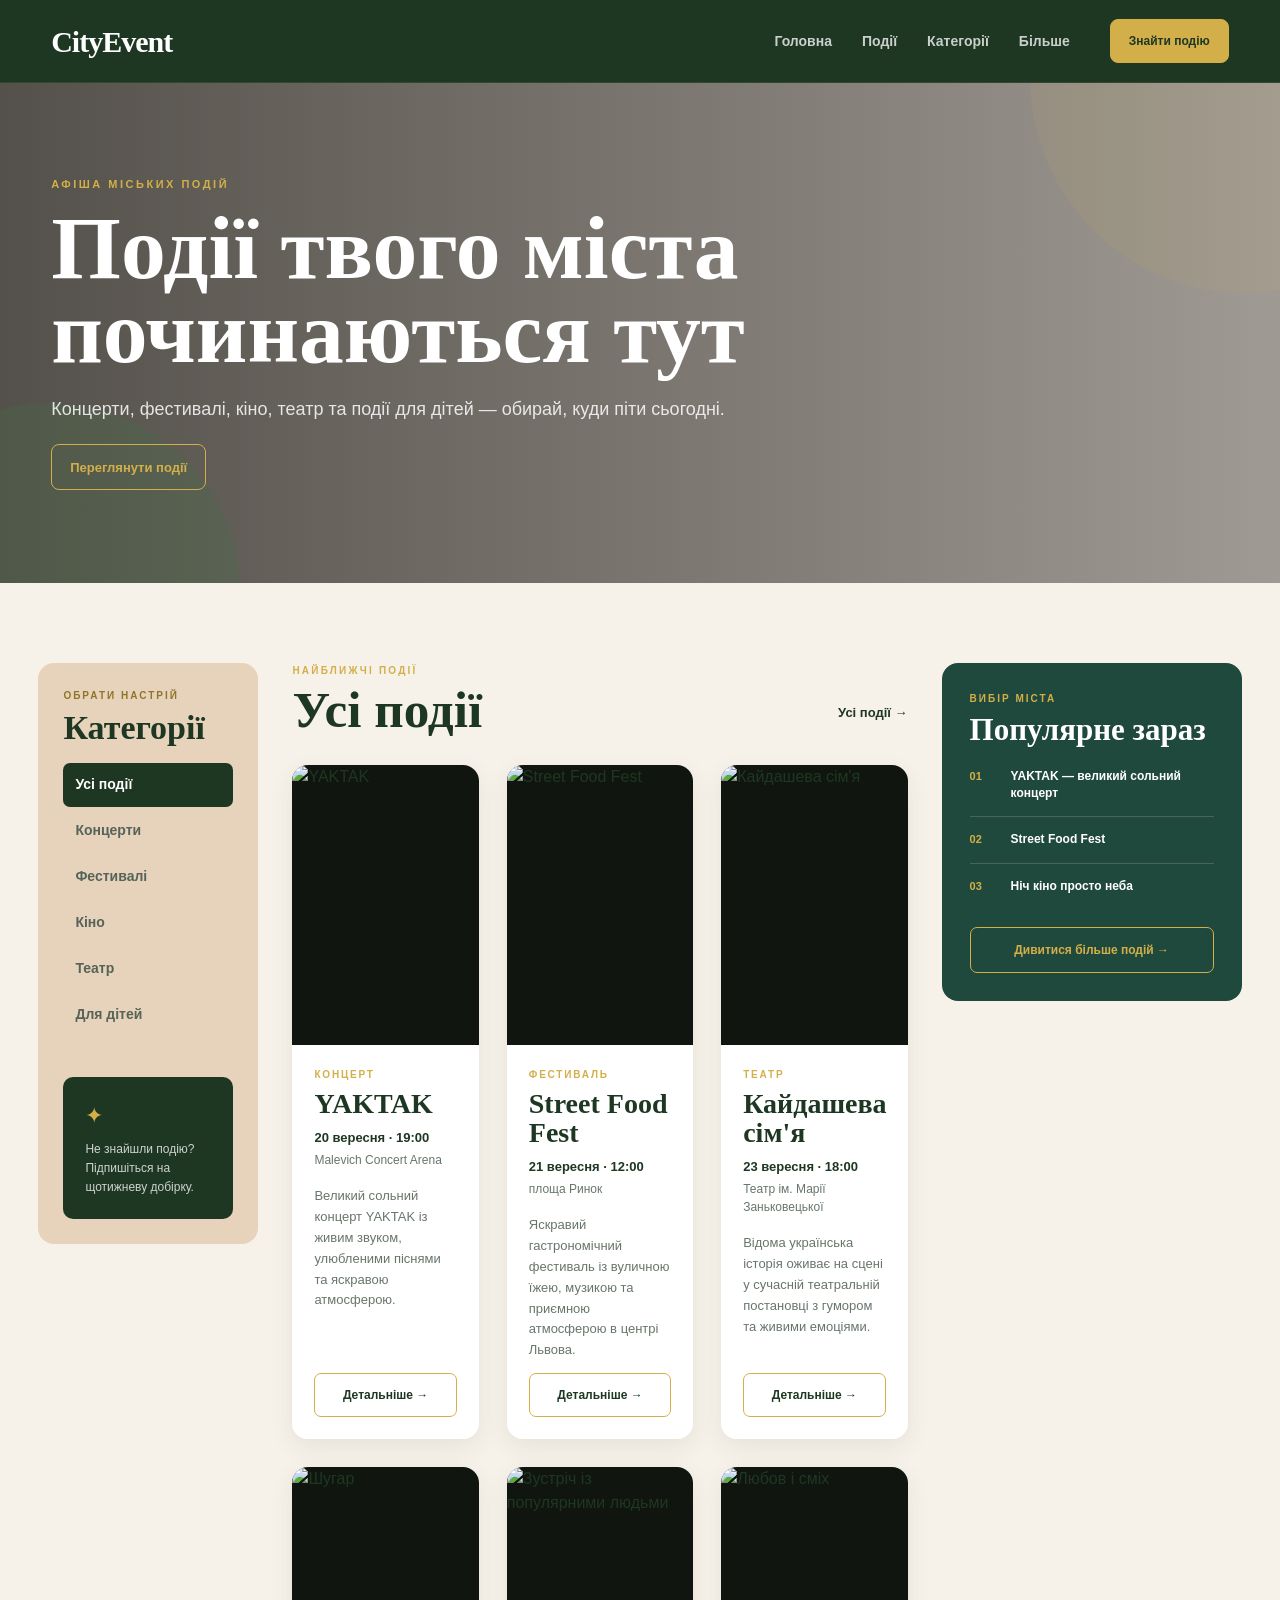
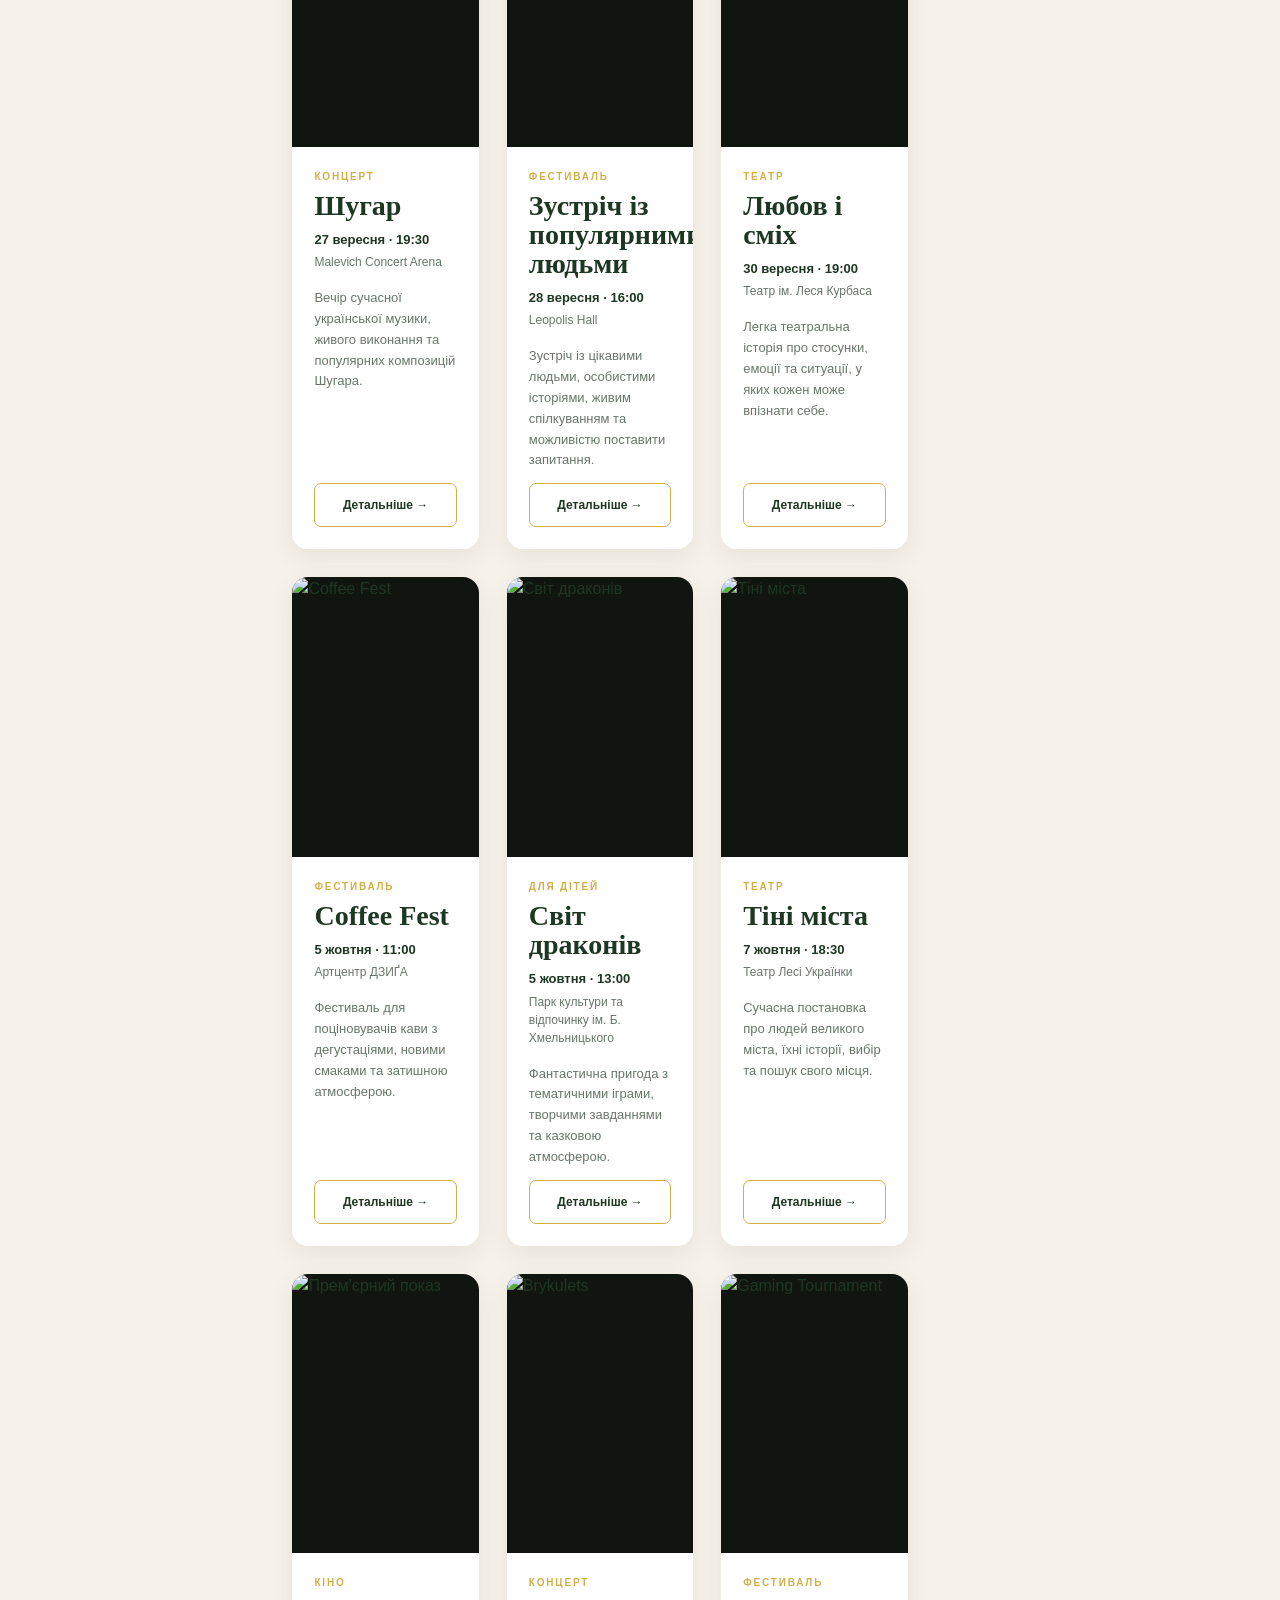
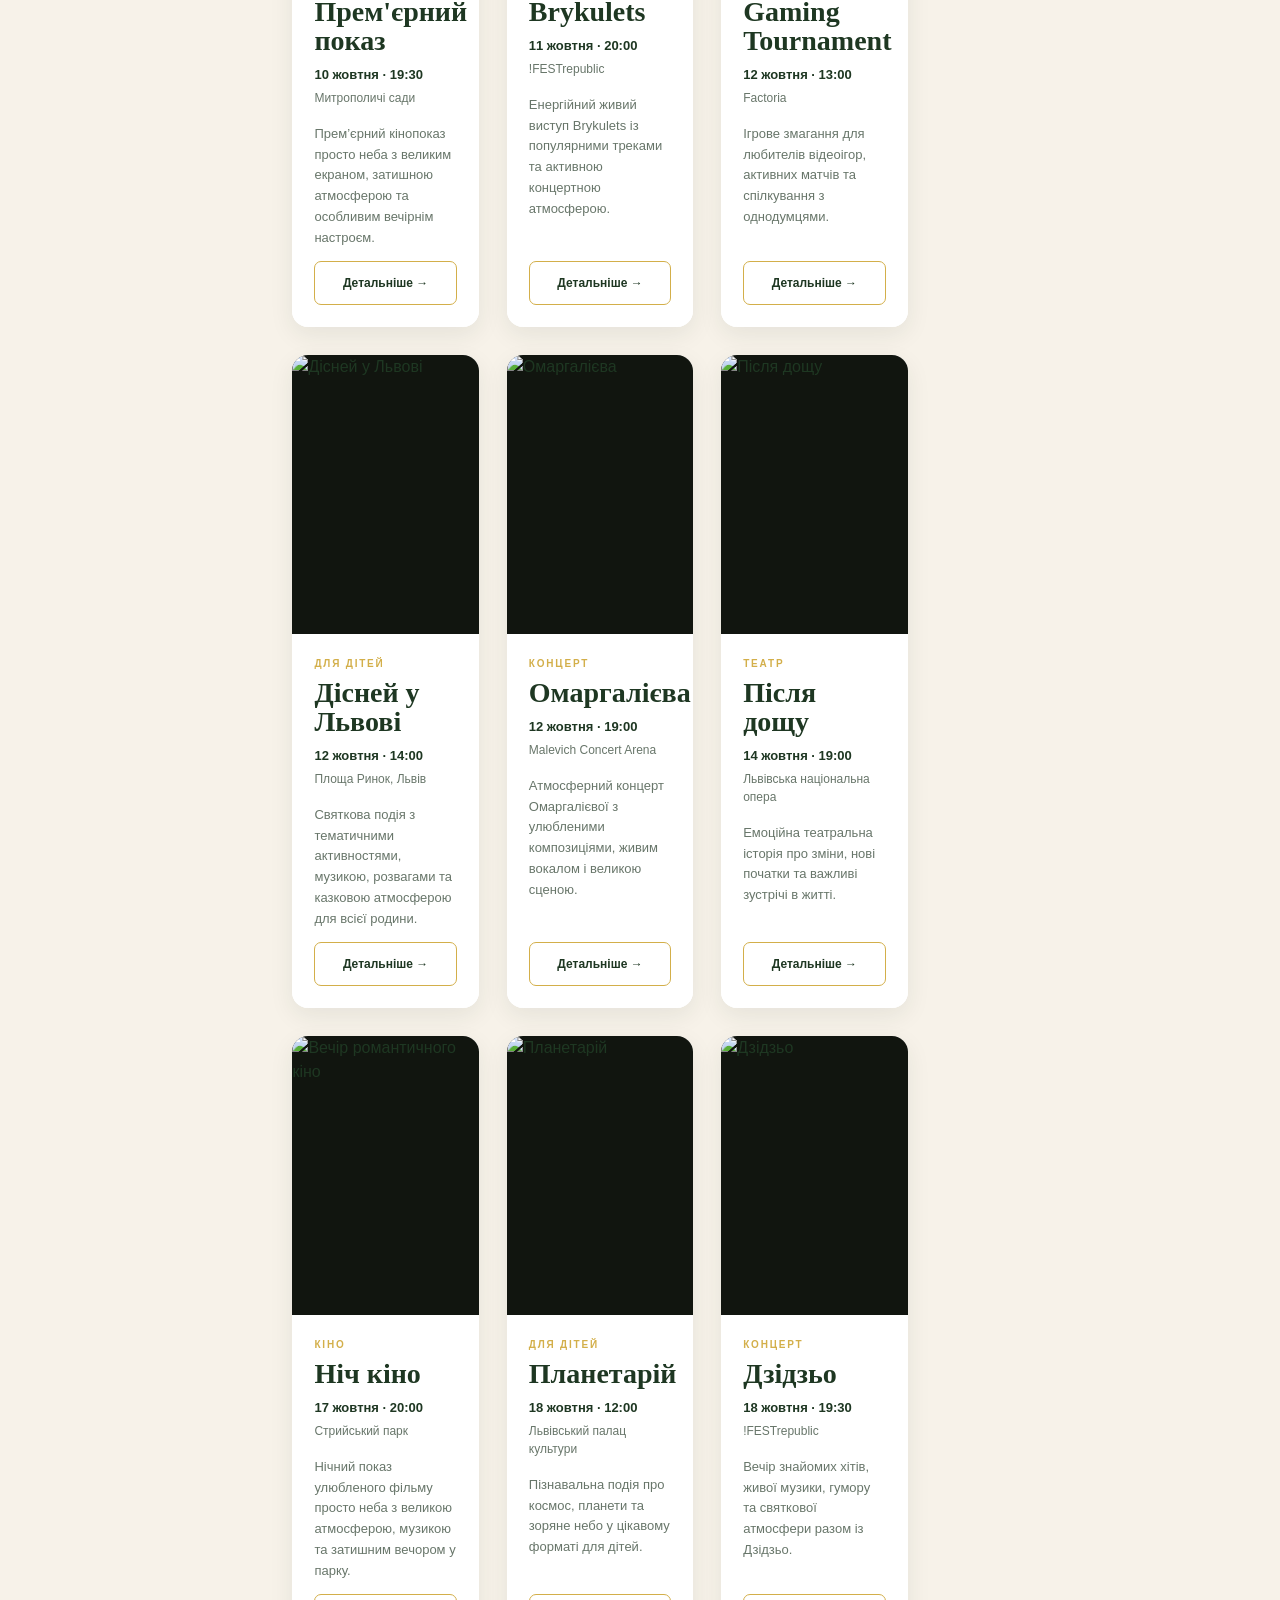
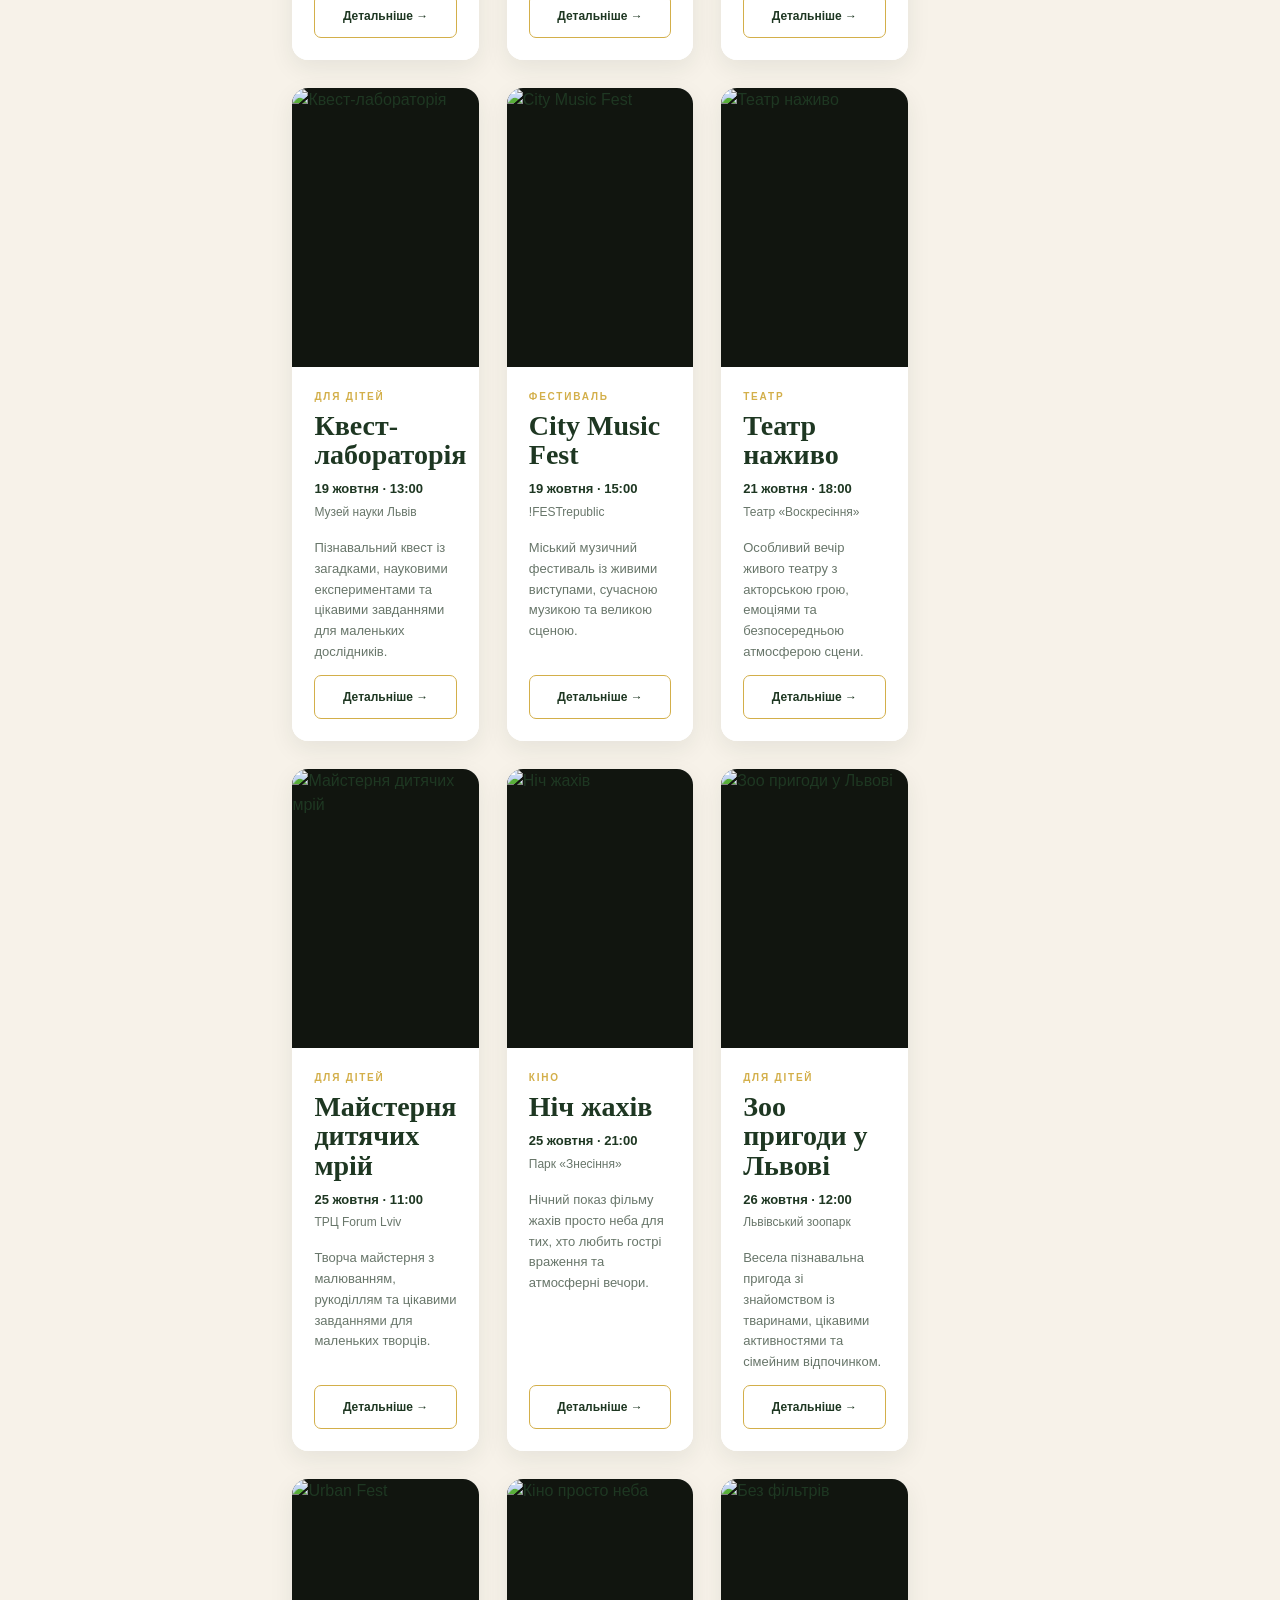
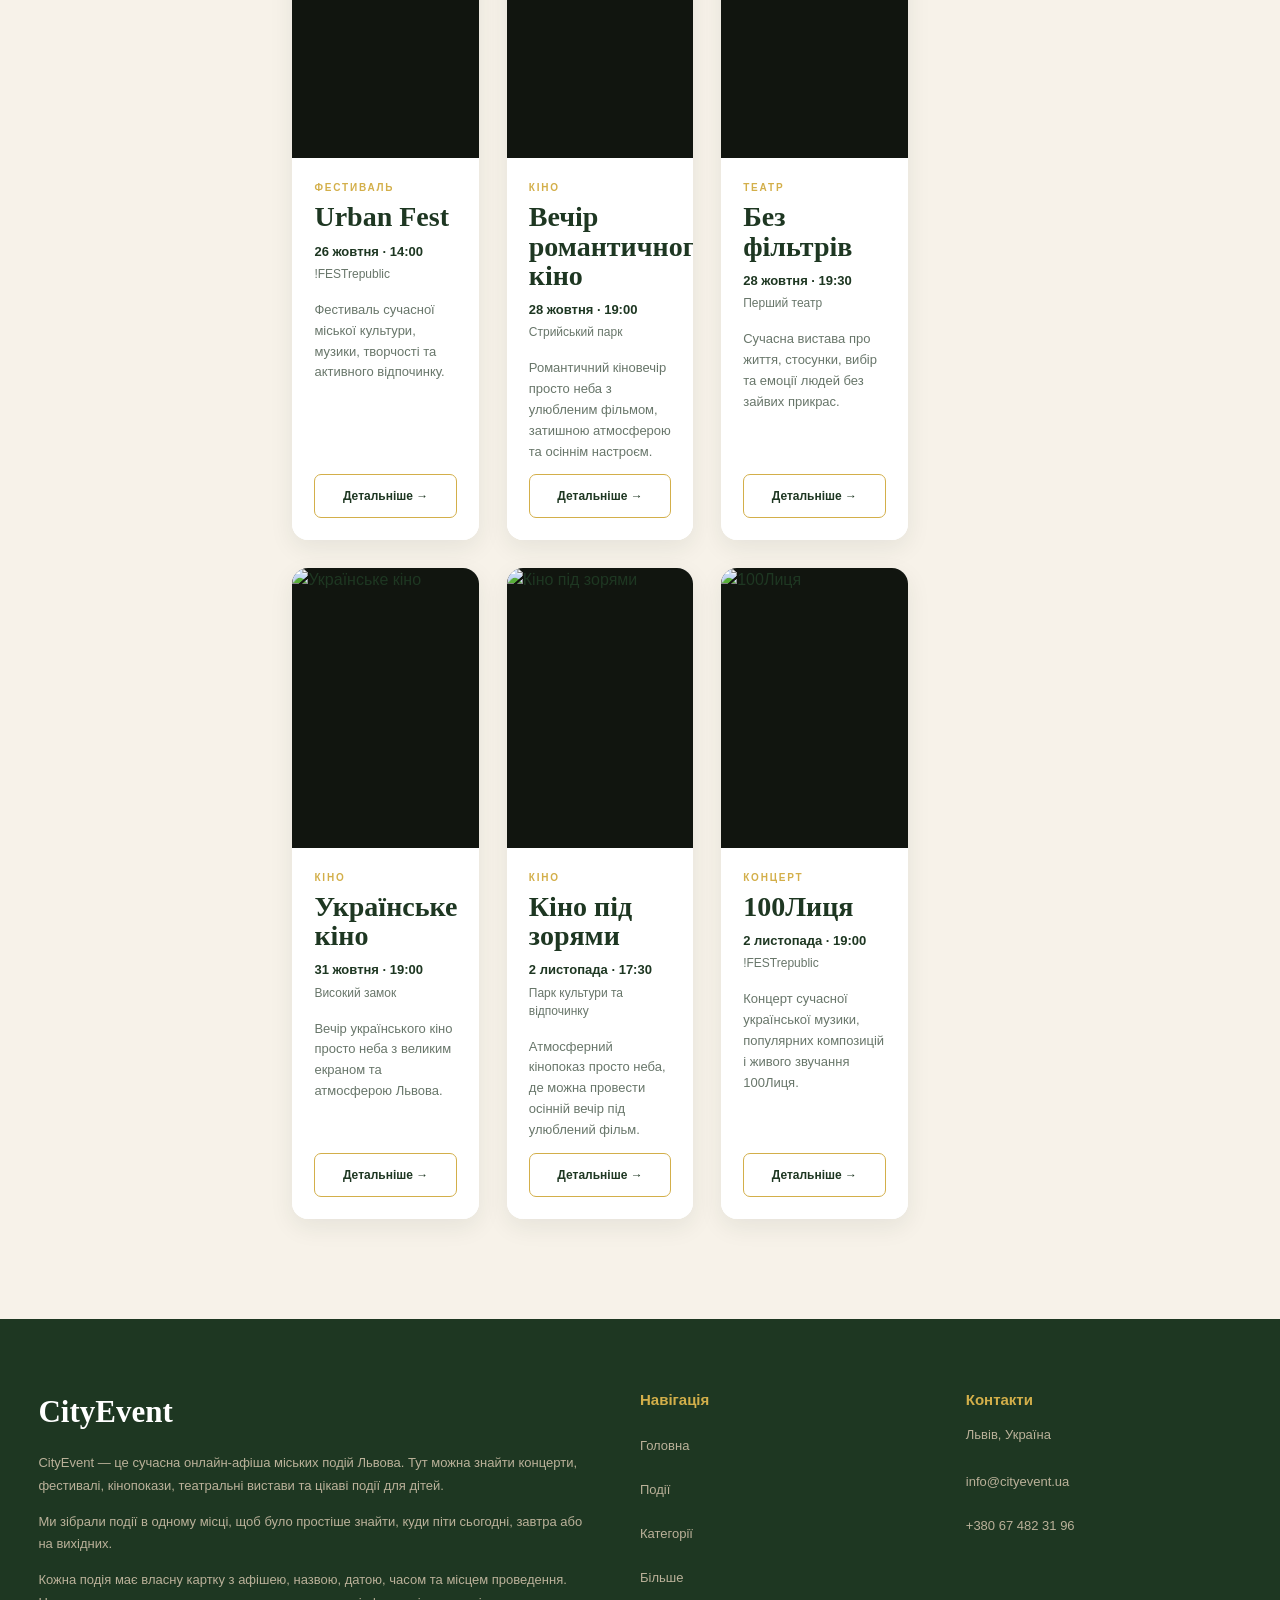
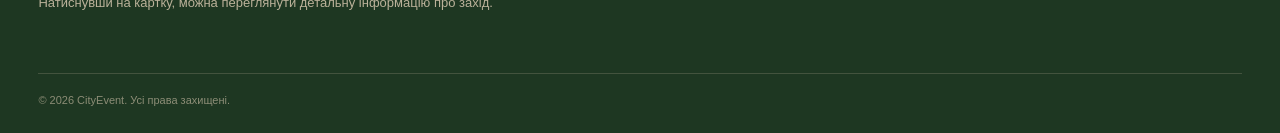
==== index.html @ 5c3fc894 "Add files via upload" ====
<!DOCTYPE html>
<html lang="uk">

<head>
    <meta charset="UTF-8">
    <meta name="viewport" content="width=device-width, initial-scale=1.0">

    <title>CityEvent — Афіша міських подій</title>

    <link rel="stylesheet" href="style.css">
</head>


<body>

    <header class="header">

        <div class="header__container">

            <a href="index.html" class="logo">
                CityEvent
            </a>


            <nav class="navigation">

                <a href="index.html">
                    Головна
                </a>

                <a href="#events">
                    Події
                </a>

                <a href="#categories">
                    Категорії
                </a>

                <a href="#more">
                    Більше
                </a>

            </nav>


            <a href="#events" class="header__button">
                Знайти подію
            </a>

        </div>

    </header>

    <section class="page-hero">
    <div class="page-hero__container">

        <p class="page-hero__subtitle">
            АФІША МІСЬКИХ ПОДІЙ
        </p>

        <h1>
            Події твого міста
            <br>
            починаються тут
        </h1>

        <p class="page-hero__text">
            Концерти, фестивалі, кіно, театр та події для дітей —
            обирай, куди піти сьогодні.
        </p>

        <a href="#events" class="hero__button">
            Переглянути події
        </a>

    </div>
</section>

    <main class="events" id="events">

        <div class="events__container">

            <aside class="sidebar" id="categories">


                <p class="sidebar__subtitle">
                    ОБРАТИ НАСТРІЙ
                </p>


                <h2>
                    Категорії
                </h2>


                <ul class="sidebar__list">


                    <li>
                        <a href="index.html" class="active">
                            Усі події
                        </a>
                    </li>


                    <li>
                        <a href="concerts.html">
                            Концерти
                        </a>
                    </li>


                    <li>
                        <a href="festivals.html">
                            Фестивалі
                        </a>
                    </li>


                    <li>
                        <a href="cinema.html">
                            Кіно
                        </a>
                    </li>


                    <li>
                        <a href="theater.html">
                            Театр
                        </a>
                    </li>


                    <li>
                        <a href="children.html">
                            Для дітей
                        </a>
                    </li>


                </ul>

                <div class="sidebar__subscribe">

                    <span class="sidebar__star">
                        ✦
                    </span>


                    <p>
                        Не знайшли подію?
                        <br>
                        Підпишіться на щотижневу добірку.
                    </p>

                </div>


            </aside>

            <section class="events__main">

                <div class="events__header">


                    <div>

                        <p class="section__subtitle">
                            НАЙБЛИЖЧІ ПОДІЇ
                        </p>


                        <h2>
                            Усі події
                        </h2>

                    </div>


                    <a href="index.html" class="events__all">
                        Усі події →
                    </a>


                </div>

                <div class="events__grid">


                    <article class="event-card" data-event="yaktak">
    <img src="images/yaktak.png" alt="YAKTAK">

    <div class="event-card__content">
        <span class="event-card__category">КОНЦЕРТ</span>

        <h3>YAKTAK</h3>

        <p class="event-card__date">
            20 вересня · 19:00
        </p>

        <p class="event-card__place">
            Malevich Concert Arena
        </p>

        <p class="event-card__description">
            Великий сольний концерт YAKTAK із живим звуком, улюбленими піснями та яскравою атмосферою.
        </p>

        <a href="#eventModal" class="event-card__button">
            Детальніше →
        </a>
    </div>
</article>

<article class="event-card" data-event="shugar">
    <img src="images/Shugar.png" alt="Шугар">

    <div class="event-card__content">
        <span class="event-card__category">КОНЦЕРТ</span>

        <h3>Шугар</h3>

        <p class="event-card__date">
            27 вересня · 19:30
        </p>

        <p class="event-card__place">
            Malevich Concert Arena
        </p>

        <p class="event-card__description">
            Вечір сучасної української музики, живого виконання та популярних композицій Шугара.
        </p>

        <a href="#eventModal" class="event-card__button">
            Детальніше →
        </a>
    </div>
</article>

<article class="event-card" data-event="omargalieva">
    <img src="images/omargalieva.png" alt="Омаргалієва">

    <div class="event-card__content">
        <span class="event-card__category">КОНЦЕРТ</span>

        <h3>Омаргалієва</h3>

        <p class="event-card__date">
            12 жовтня · 19:00
        </p>

        <p class="event-card__place">
            Malevich Concert Arena
        </p>

        <p class="event-card__description">
            Атмосферний концерт Омаргалієвої з улюбленими композиціями, живим вокалом і великою сценою.
        </p>

        <a href="#eventModal" class="event-card__button">
            Детальніше →
        </a>
    </div>
</article>

<article class="event-card" data-event="brykulets">
    <img src="images/brykulets.png" alt="Brykulets">

    <div class="event-card__content">
        <span class="event-card__category">КОНЦЕРТ</span>

        <h3>Brykulets</h3>

        <p class="event-card__date">
            11 жовтня · 20:00
        </p>

        <p class="event-card__place">
            !FESTrepublic
        </p>

        <p class="event-card__description">
            Енергійний живий виступ Brykulets із популярними треками та активною концертною атмосферою.
        </p>

        <a href="#eventModal" class="event-card__button">
            Детальніше →
        </a>
    </div>
</article>

<article class="event-card" data-event="dzidzio">
    <img src="images/dzidzio.png" alt="Дзідзьо">

    <div class="event-card__content">
        <span class="event-card__category">КОНЦЕРТ</span>

        <h3>Дзідзьо</h3>

        <p class="event-card__date">
            18 жовтня · 19:30
        </p>

        <p class="event-card__place">
            !FESTrepublic
        </p>

        <p class="event-card__description">
            Вечір знайомих хітів, живої музики, гумору та святкової атмосфери разом із Дзідзьо.
        </p>

        <a href="#eventModal" class="event-card__button">
            Детальніше →
        </a>
    </div>
</article>

<article class="event-card" data-event="100licya">
    <img src="images/100licya.png" alt="100Лиця">

    <div class="event-card__content">
        <span class="event-card__category">КОНЦЕРТ</span>

        <h3>100Лиця</h3>

        <p class="event-card__date">
            2 листопада · 19:00
        </p>

        <p class="event-card__place">
            !FESTrepublic
        </p>

        <p class="event-card__description">
            Концерт сучасної української музики, популярних композицій і живого звучання 100Лиця.
        </p>

        <a href="#eventModal" class="event-card__button">
            Детальніше →
        </a>
    </div>
</article>

                    <article class="event-card" data-event="street-food-fest">
    <img src="images/street-food-fest.png" alt="Street Food Fest">

    <div class="event-card__content">
        <span class="event-card__category">ФЕСТИВАЛЬ</span>

        <h3>Street Food Fest</h3>

        <p class="event-card__date">
            21 вересня · 12:00
        </p>

        <p class="event-card__place">
            площа Ринок
        </p>

        <p class="event-card__description">
            Яскравий гастрономічний фестиваль із вуличною їжею, музикою та приємною атмосферою в центрі Львова.
        </p>

        <a href="#eventModal" class="event-card__button">
            Детальніше →
        </a>
    </div>
</article>

<article class="event-card" data-event="popular-people">
    <img src="images/popular-people.png" alt="Зустріч із популярними людьми">

    <div class="event-card__content">
        <span class="event-card__category">ФЕСТИВАЛЬ</span>

        <h3>Зустріч із популярними людьми</h3>

        <p class="event-card__date">
            28 вересня · 16:00
        </p>

        <p class="event-card__place">
            Leopolis Hall
        </p>

        <p class="event-card__description">
            Зустріч із цікавими людьми, особистими історіями, живим спілкуванням та можливістю поставити запитання.
        </p>

        <a href="#eventModal" class="event-card__button">
            Детальніше →
        </a>
    </div>
</article>

<article class="event-card" data-event="coffee-fest">
    <img src="images/coffee-fest.png" alt="Coffee Fest">

    <div class="event-card__content">
        <span class="event-card__category">ФЕСТИВАЛЬ</span>

        <h3>Coffee Fest</h3>

        <p class="event-card__date">
            5 жовтня · 11:00
        </p>

        <p class="event-card__place">
            Артцентр ДЗИҐА
        </p>

        <p class="event-card__description">
            Фестиваль для поціновувачів кави з дегустаціями, новими смаками та затишною атмосферою.
        </p>

        <a href="#eventModal" class="event-card__button">
            Детальніше →
        </a>
    </div>
</article>

<article class="event-card" data-event="gaming-tournament">
    <img src="images/gaming-tournament.png" alt="Gaming Tournament">

    <div class="event-card__content">
        <span class="event-card__category">ФЕСТИВАЛЬ</span>

        <h3>Gaming Tournament</h3>

        <p class="event-card__date">
            12 жовтня · 13:00
        </p>

        <p class="event-card__place">
            Factoria
        </p>

        <p class="event-card__description">
            Ігрове змагання для любителів відеоігор, активних матчів та спілкування з однодумцями.
        </p>

        <a href="#eventModal" class="event-card__button">
            Детальніше →
        </a>
    </div>
</article>

<article class="event-card" data-event="city-music-fest">
    <img src="images/city-music-fest.png" alt="City Music Fest">

    <div class="event-card__content">
        <span class="event-card__category">ФЕСТИВАЛЬ</span>

        <h3>City Music Fest</h3>

        <p class="event-card__date">
            19 жовтня · 15:00
        </p>

        <p class="event-card__place">
            !FESTrepublic
        </p>

        <p class="event-card__description">
            Міський музичний фестиваль із живими виступами, сучасною музикою та великою сценою.
        </p>

        <a href="#eventModal" class="event-card__button">
            Детальніше →
        </a>
    </div>
</article>

<article class="event-card" data-event="urban-fest">
    <img src="images/urban-fest.png" alt="Urban Fest">

    <div class="event-card__content">
        <span class="event-card__category">ФЕСТИВАЛЬ</span>

        <h3>Urban Fest</h3>

        <p class="event-card__date">
            26 жовтня · 14:00
        </p>

        <p class="event-card__place">
            !FESTrepublic
        </p>

        <p class="event-card__description">
            Фестиваль сучасної міської культури, музики, творчості та активного відпочинку.
        </p>

        <a href="#eventModal" class="event-card__button">
            Детальніше →
        </a>
    </div>
</article>

        <article class="event-card" data-event="dune-premiere">
    <img src="images/dune-premiere.png" alt="Прем'єрний показ">

    <div class="event-card__content">
        <span class="event-card__category">КІНО</span>

        <h3>Прем'єрний показ</h3>

        <p class="event-card__date">
            10 жовтня · 19:30
        </p>

        <p class="event-card__place">
            Митрополичі сади
        </p>

        <p class="event-card__description">
            Прем’єрний кінопоказ просто неба з великим екраном, затишною атмосферою та особливим вечірнім настроєм.
        </p>

        <a href="#eventModal" class="event-card__button">
            Детальніше →
        </a>
    </div>
</article>

<article class="event-card" data-event="la-la-land">
    <img src="images/la-la-land.png" alt="Вечір романтичного кіно">

    <div class="event-card__content">
        <span class="event-card__category">КІНО</span>

        <h3>Ніч кіно</h3>

        <p class="event-card__date">
            17 жовтня · 20:00
        </p>

        <p class="event-card__place">
            Стрийський парк
        </p>

        <p class="event-card__description">
            Нічний показ улюбленого фільму просто неба з великою атмосферою, музикою та затишним вечором у парку.
        </p>

        <a href="#eventModal" class="event-card__button">
            Детальніше →
        </a>
    </div>
</article>

<article class="event-card" data-event="it-horror">
    <img src="images/it-horror.png" alt="Ніч жахів">

    <div class="event-card__content">
        <span class="event-card__category">КІНО</span>

        <h3>Ніч жахів</h3>

        <p class="event-card__date">
            25 жовтня · 21:00
        </p>

        <p class="event-card__place">
            Парк «Знесіння»
        </p>

        <p class="event-card__description">
            Нічний показ фільму жахів просто неба для тих, хто любить гострі враження та атмосферні вечори.
        </p>

        <a href="#eventModal" class="event-card__button">
            Детальніше →
        </a>
    </div>
</article>

<article class="event-card" data-event="me-before-you">
    <img src="images/me-before-you.png" alt="Кіно просто неба">

    <div class="event-card__content">
        <span class="event-card__category">КІНО</span>

        <h3>Вечір романтичного кіно</h3>

        <p class="event-card__date">
            28 жовтня · 19:00
        </p>

        <p class="event-card__place">
            Стрийський парк
        </p>

        <p class="event-card__description">
            Романтичний кіновечір просто неба з улюбленим фільмом, затишною атмосферою та осіннім настроєм.
        </p>

        <a href="#eventModal" class="event-card__button">
            Детальніше →
        </a>
    </div>
</article>

<article class="event-card" data-event="dovbush">
    <img src="images/dovbush.png" alt="Українське кіно">

    <div class="event-card__content">
        <span class="event-card__category">КІНО</span>

        <h3>Українське кіно</h3>

        <p class="event-card__date">
            31 жовтня · 19:00
        </p>

        <p class="event-card__place">
            Високий замок
        </p>

        <p class="event-card__description">
            Вечір українського кіно просто неба з великим екраном та атмосферою Львова.
        </p>

        <a href="#eventModal" class="event-card__button">
            Детальніше →
        </a>
    </div>
</article>

<article class="event-card" data-event="how-to-train-the-dragon">
    <img src="images/how-to-train-your-dragon.png" alt="Кіно під зорями">

    <div class="event-card__content">
        <span class="event-card__category">КІНО</span>

        <h3>Кіно під зорями</h3>

        <p class="event-card__date">
            2 листопада · 17:30
        </p>

        <p class="event-card__place">
            Парк культури та відпочинку
        </p>

        <p class="event-card__description">
            Атмосферний кінопоказ просто неба, де можна провести осінній вечір під улюблений фільм.
        </p>

        <a href="#eventModal" class="event-card__button">
            Детальніше →
        </a>
    </div>
</article>

<article class="event-card" data-event="kaidasheva-simya">
    <img src="images/kaidasheva-simya.png" alt="Кайдашева сім'я">

    <div class="event-card__content">
        <span class="event-card__category">ТЕАТР</span>

        <h3>Кайдашева сім'я</h3>

        <p class="event-card__date">
            23 вересня · 18:00
        </p>

        <p class="event-card__place">
            Театр ім. Марії Заньковецької
        </p>

        <p class="event-card__description">
            Відома українська історія оживає на сцені у сучасній театральній постановці з гумором та живими емоціями.
        </p>

        <a href="#eventModal" class="event-card__button">
            Детальніше →
        </a>
    </div>
</article>

<article class="event-card" data-event="lyubov-i-smikh">
    <img src="images/lyubov-i-smikh.png" alt="Любов і сміх">

    <div class="event-card__content">
        <span class="event-card__category">ТЕАТР</span>

        <h3>Любов і сміх</h3>

        <p class="event-card__date">
            30 вересня · 19:00
        </p>

        <p class="event-card__place">
            Театр ім. Леся Курбаса
        </p>

        <p class="event-card__description">
            Легка театральна історія про стосунки, емоції та ситуації, у яких кожен може впізнати себе.
        </p>

        <a href="#eventModal" class="event-card__button">
            Детальніше →
        </a>
    </div>
</article>

<article class="event-card" data-event="tini-mista">
    <img src="images/tini-mista.png" alt="Тіні міста">

    <div class="event-card__content">
        <span class="event-card__category">ТЕАТР</span>

        <h3>Тіні міста</h3>

        <p class="event-card__date">
            7 жовтня · 18:30
        </p>

        <p class="event-card__place">
            Театр Лесі Українки
        </p>

        <p class="event-card__description">
            Сучасна постановка про людей великого міста, їхні історії, вибір та пошук свого місця.
        </p>

        <a href="#eventModal" class="event-card__button">
            Детальніше →
        </a>
    </div>
</article>

<article class="event-card" data-event="pislya-doshchu">
    <img src="images/pislya-doshchu.png" alt="Після дощу">

    <div class="event-card__content">
        <span class="event-card__category">ТЕАТР</span>

        <h3>Після дощу</h3>

        <p class="event-card__date">
            14 жовтня · 19:00
        </p>

        <p class="event-card__place">
            Львівська національна опера
        </p>

        <p class="event-card__description">
            Емоційна театральна історія про зміни, нові початки та важливі зустрічі в житті.
        </p>

        <a href="#eventModal" class="event-card__button">
            Детальніше →
        </a>
    </div>
</article>

<article class="event-card" data-event="teatr-nazhivo">
    <img src="images/teatr-nazhivo.png" alt="Театр наживо">

    <div class="event-card__content">
        <span class="event-card__category">ТЕАТР</span>

        <h3>Театр наживо</h3>

        <p class="event-card__date">
            21 жовтня · 18:00
        </p>

        <p class="event-card__place">
            Театр «Воскресіння»
        </p>

        <p class="event-card__description">
            Особливий вечір живого театру з акторською грою, емоціями та безпосередньою атмосферою сцени.
        </p>

        <a href="#eventModal" class="event-card__button">
            Детальніше →
        </a>
    </div>
</article>

<article class="event-card" data-event="bez-filtriv">
    <img src="images/bez-filtriv.png" alt="Без фільтрів">

    <div class="event-card__content">
        <span class="event-card__category">ТЕАТР</span>

        <h3>Без фільтрів</h3>

        <p class="event-card__date">
            28 жовтня · 19:30
        </p>

        <p class="event-card__place">
            Перший театр
        </p>

        <p class="event-card__description">
            Сучасна вистава про життя, стосунки, вибір та емоції людей без зайвих прикрас.
        </p>

        <a href="#eventModal" class="event-card__button">
            Детальніше →
        </a>
    </div>
</article>

<article class="event-card" data-event="disney-lviv">
    <img src="images/disney-lviv.png" alt="Дісней у Львові">

    <div class="event-card__content">
        <span class="event-card__category">ДЛЯ ДІТЕЙ</span>

        <h3>Дісней у Львові</h3>

        <p class="event-card__date">
            12 жовтня · 14:00
        </p>

        <p class="event-card__place">
            Площа Ринок, Львів
        </p>

        <p class="event-card__description">
            Святкова подія з тематичними активностями, музикою, розвагами та казковою атмосферою для всієї родини.
        </p>

        <a href="#eventModal" class="event-card__button">
            Детальніше →
        </a>
    </div>
</article>

<article class="event-card" data-event="quest-laboratory">
    <img src="images/quest-laboratory.png" alt="Квест-лабораторія">

    <div class="event-card__content">
        <span class="event-card__category">ДЛЯ ДІТЕЙ</span>

        <h3>Квест-лабораторія</h3>

        <p class="event-card__date">
            19 жовтня · 13:00
        </p>

        <p class="event-card__place">
            Музей науки Львів
        </p>

        <p class="event-card__description">
            Пізнавальний квест із загадками, науковими експериментами та цікавими завданнями для маленьких дослідників.
        </p>

        <a href="#eventModal" class="event-card__button">
            Детальніше →
        </a>
    </div>
</article>

<article class="event-card" data-event="zoo-adventures">
    <img src="images/zoo-adventures.png" alt="Зоо пригоди у Львові">

    <div class="event-card__content">
        <span class="event-card__category">ДЛЯ ДІТЕЙ</span>

        <h3>Зоо пригоди у Львові</h3>

        <p class="event-card__date">
            26 жовтня · 12:00
        </p>

        <p class="event-card__place">
            Львівський зоопарк
        </p>

        <p class="event-card__description">
            Весела пізнавальна пригода зі знайомством із тваринами, цікавими активностями та сімейним відпочинком.
        </p>

        <a href="#eventModal" class="event-card__button">
            Детальніше →
        </a>
    </div>
</article>

<article class="event-card" data-event="world-of-dragons">
    <img src="images/world-of-dragons.png" alt="Світ драконів">

    <div class="event-card__content">
        <span class="event-card__category">ДЛЯ ДІТЕЙ</span>

        <h3>Світ драконів</h3>

        <p class="event-card__date">
            5 жовтня · 13:00
        </p>

        <p class="event-card__place">
            Парк культури та відпочинку ім. Б. Хмельницького
        </p>

        <p class="event-card__description">
            Фантастична пригода з тематичними іграми, творчими завданнями та казковою атмосферою.
        </p>

        <a href="#eventModal" class="event-card__button">
            Детальніше →
        </a>
    </div>
</article>

<article class="event-card" data-event="planetarium">
    <img src="images/planetarium.png" alt="Планетарій">

    <div class="event-card__content">
        <span class="event-card__category">ДЛЯ ДІТЕЙ</span>

        <h3>Планетарій</h3>

        <p class="event-card__date">
            18 жовтня · 12:00
        </p>

        <p class="event-card__place">
            Львівський палац культури
        </p>

        <p class="event-card__description">
            Пізнавальна подія про космос, планети та зоряне небо у цікавому форматі для дітей.
        </p>

        <a href="#eventModal" class="event-card__button">
            Детальніше →
        </a>
    </div>
</article>

<article class="event-card" data-event="kids-dream-workshop">
    <img src="images/kids-dream-workshop.png" alt="Майстерня дитячих мрій">

    <div class="event-card__content">
        <span class="event-card__category">ДЛЯ ДІТЕЙ</span>

        <h3>Майстерня дитячих мрій</h3>

        <p class="event-card__date">
            25 жовтня · 11:00
        </p>

        <p class="event-card__place">
            ТРЦ Forum Lviv
        </p>

        <p class="event-card__description">
            Творча майстерня з малюванням, рукоділлям та цікавими завданнями для маленьких творців.
        </p>

        <a href="#eventModal" class="event-card__button">
            Детальніше →
        </a>
    </div>
</article>


                </div>

            </section>

            <aside class="popular">


                <p class="popular__subtitle">
                    ВИБІР МІСТА
                </p>


                <h2>
                    Популярне зараз
                </h2>



                <ol class="popular__list">

                    <li>

                        <span>
                            01
                        </span>


                        <a href="concerts.html">
                            YAKTAK — великий
                            сольний концерт
                        </a>

                    </li>

                    <li>
                         <span>02</span>

                        <a href="festivals.html">
                           Street Food Fest
                            </a>
                    </li>

                    <li>

                        <span>03</span>

                        <a href="cinema.html">
                            Ніч кіно просто неба
                        </a>
                    </li>


                </ol>



                <a
                    href="#events"
                    class="popular__button"
                >
                    Дивитися більше подій →
                </a>


            </aside>


        </div>

    </main>

    <footer class="footer">


        <div class="footer__container">

            <div class="footer__column footer__about" id="more">

    <a href="index.html" class="footer__logo">
        CityEvent
    </a>

    <p>
        CityEvent — це сучасна онлайн-афіша міських подій Львова.
        Тут можна знайти концерти, фестивалі, кінопокази, театральні
        вистави та цікаві події для дітей.
    </p>

    <p>
        Ми зібрали події в одному місці, щоб було простіше знайти,
        куди піти сьогодні, завтра або на вихідних.
    </p>

    <p>
        Кожна подія має власну картку з афішею, назвою, датою,
        часом та місцем проведення. Натиснувши на картку, можна
        переглянути детальну інформацію про захід.
    </p>

</div>

            <div class="footer__column">


                <h3>
                    Навігація
                </h3>


                <a href="index.html">
                    Головна
                </a>

                <a href="#events">
                    Події
                </a>

                <a href="#categories">
                    Категорії
                </a>

                <a href="#more">
                    Більше
                </a>

            </div>

            <div class="footer__column">


                <h3>
                    Контакти
                </h3>

                <p>
                    Львів, Україна
                </p>

                <a href="mailto:info@cityevent.ua">info@cityevent.ua</a>
                
                <a href="tel:+380674823196">+380 67 482 31 96</a>


            </div>


        </div>

               <div class="footer__bottom">

            © 2026 CityEvent. Усі права захищені.

        </div>


    </footer>

    <script>
document.addEventListener("DOMContentLoaded", function () {
    const grid = document.querySelector(".events__grid");
    const cards = Array.from(grid.querySelectorAll(".event-card"));

    const months = {
        "січня": 0,
        "лютого": 1,
        "березня": 2,
        "квітня": 3,
        "травня": 4,
        "червня": 5,
        "липня": 6,
        "серпня": 7,
        "вересня": 8,
        "жовтня": 9,
        "листопада": 10,
        "грудня": 11
    };

    cards.sort((a, b) => {
        const dateA = a.querySelector(".event-card__date").textContent.trim();
        const dateB = b.querySelector(".event-card__date").textContent.trim();

        const [dayA, monthA] = dateA.split("·")[0].trim().split(" ");
        const [dayB, monthB] = dateB.split("·")[0].trim().split(" ");

        const timeA = dateA.split("·")[1].trim();
        const timeB = dateB.split("·")[1].trim();

        const dateObjA = new Date(
            2026,
            months[monthA],
            parseInt(dayA),
            ...timeA.split(":").map(Number)
        );

        const dateObjB = new Date(
            2026,
            months[monthB],
            parseInt(dayB),
            ...timeB.split(":").map(Number)
        );

        return dateObjA - dateObjB;
    });

    cards.forEach(card => {
        grid.appendChild(card);
    });
});
</script>

<div class="event-modal" id="eventModal" aria-hidden="true">

    <div
        class="event-modal__window"
        role="dialog"
        aria-modal="true"
        aria-labelledby="modalTitle"
    >

        <button
            type="button"
            class="event-modal__close"
            id="modalClose"
            aria-label="Закрити вікно"
        >
            ×
        </button>

        <div class="event-modal__image-wrap">

            <img
                id="modalImage"
                class="event-modal__image"
                src=""
                alt=""
            >

        </div>

        <div class="event-modal__content">

            <span
                class="event-modal__category"
                id="modalCategory"
            >
                ПОДІЯ
            </span>

            <h2
                class="event-modal__title"
                id="modalTitle"
            >
                Подія
            </h2>

            <p
                class="event-modal__intro"
                id="modalIntro"
            ></p>

            <p
                class="event-modal__description"
                id="modalDescription"
            ></p>

            <div class="event-modal__highlights">

                <p class="event-modal__highlights-title">
                    Що на вас чекає
                </p>

                <p id="modalHighlights"></p>

            </div>

            <div class="event-modal__info">

                <div class="event-modal__info-item">

                    <span class="event-modal__info-label">
                        Дата
                    </span>

                    <span
                        class="event-modal__info-value"
                        id="modalDate"
                    ></span>

                </div>

                <div class="event-modal__info-item">

                    <span class="event-modal__info-label">
                        Час
                    </span>

                    <span
                        class="event-modal__info-value"
                        id="modalTime"
                    ></span>

                </div>

                <div class="event-modal__info-item">

                    <span class="event-modal__info-label">
                        Місце
                    </span>

                    <span
                        class="event-modal__info-value"
                        id="modalPlace"
                    ></span>

                </div>

            </div>

            <a
                href="https://concert.ua/uk/catalog/lviv"
                target="_blank"
                rel="noopener noreferrer"
                class="event-modal__ticket"
            >
                Купити квитки →
            </a>

        </div>

    </div>

</div>

<script>
const concerts = {
    yaktak: {
        title: "YAKTAK",
        image: "images/yaktak.png",
        category: "КОНЦЕРТ",
        date: "20 вересня",
        time: "19:00",
        place: "Malevich Concert Arena",
        intro: "20 вересня у Львові відбудеться великий сольний концерт YAKTAK — вечір живої музики, енергії та улюблених пісень.",
        description: "На гостей чекає масштабний концертний вечір у Malevich Concert Arena. Простір перетвориться на велику музичну сцену, де головну роль відіграватимуть живий звук, світло та атмосфера залу.\n\nУ програмі — найпопулярніші композиції YAKTAK, знайомі слухачам за стримінговими платформами та соціальними мережами. Концерт підійде як для тих, хто давно стежить за творчістю артиста, так і для тих, хто хоче провести вечір під сучасну українську музику.\n\nЦе буде формат великого сольного шоу, де можна співати разом із артистом, танцювати та просто насолоджуватися живим виконанням.",
        highlights: "Живий виступ, велика сцена, улюблені хіти, яскраве світло, енергійна атмосфера та можливість почути музику наживо разом із великою аудиторією."
    },
    shugar: {
        title: "Шугар",
        image: "images/Shugar.png",
        category: "КОНЦЕРТ",
        date: "27 вересня",
        time: "19:30",
        place: "Malevich Concert Arena",
        intro: "27 вересня Malevich Concert Arena зустріне великий сольний концерт Шугара.",
        description: "Попереду вечір сучасної української музики, великої сцени та живого виконання. Концерт створений для тих, хто хоче відпочити від буденності, зустрітися з друзями та провести вечір у музичній атмосфері.\n\nНа сцені прозвучать найвідоміші композиції артиста та пісні, які добре знайомі слухачам. Великий формат майданчика дозволить відчути енергію концерту незалежно від того, чи ви прийдете заради улюблених треків, чи просто хочете відкрити для себе виконавця.\n\nОчікується динамічний концерт із живим звуком, світловим оформленням та активною взаємодією з аудиторією.",
        highlights: "Велика сцена, живий звук, найпопулярніші пісні, світлове шоу, енергійна публіка та атмосфера справжнього сольного концерту."
    },
    omargalieva: {
        title: "Омаргалієва",
        image: "images/omargalieva.png",
        category: "КОНЦЕРТ",
        date: "12 жовтня",
        time: "19:00",
        place: "Malevich Concert Arena",
        intro: "12 жовтня у Malevich Concert Arena відбудеться атмосферний концерт Омаргалієвої.",
        description: "Цей вечір стане можливістю почути улюблені композиції наживо та провести кілька годин у затишній музичній атмосфері великого концертного майданчика.\n\nУ програмі — найпопулярніші пісні виконавиці, знайомі слухачам, а також живе виконання, яке дозволить по-новому відчути знайомі композиції.\n\nКонцерт підійде для тих, хто любить емоційну музику, красиву сцену та вечори, які хочеться запам'ятати.",
        highlights: "Живий вокал, улюблені композиції, атмосферне освітлення, велика сцена та особливий вечір у компанії друзів або близьких."
    },
    brykulets: {
        title: "Brykulets",
        image: "images/brykulets.png",
        category: "КОНЦЕРТ",
        date: "11 жовтня",
        time: "20:00",
        place: "!FESTrepublic",
        intro: "11 жовтня !FESTrepublic стане місцем енергійного вечора сучасної української музики разом із Brykulets.",
        description: "На гостей чекає концерт у форматі великого живого виступу з активною атмосферою та максимальною близькістю до сцени.\n\nУ програмі — найпопулярніші треки виконавця, живе звучання та композиції, які дозволять повністю зануритися у концертну атмосферу.\n\n!FESTrepublic добре підходить для такого формату: простір дозволяє аудиторії бути максимально залученою до події та відчути енергію виступу наживо.",
        highlights: "Живий виступ, енергійна атмосфера, популярні треки, клубний формат, близькість до сцени та багато музики."
    },
    dzidzio: {
        title: "Дзідзьо",
        image: "images/dzidzio.png",
        category: "КОНЦЕРТ",
        date: "18 жовтня",
        time: "19:30",
        place: "!FESTrepublic",
        intro: "18 жовтня у !FESTrepublic відбудеться великий живий концерт Дзідзьо.",
        description: "Це буде вечір знайомих пісень, гумору, живої музики та святкової атмосфери. Концерт підійде для компанії друзів, сімейного відпочинку або просто для тих, хто хоче провести вечір під улюблені українські хіти.\n\nНа гостей чекає програма з популярними композиціями артиста, живим виконанням та активною взаємодією із залом.\n\nФормат концерту дозволить не просто слухати музику, а стати частиною великого спільного шоу.",
        highlights: "Популярні хіти, живий звук, гумор, яскравий сценічний формат, святкова атмосфера та багато знайомих пісень."
    },
    "100licya": {
        title: "100Лиця",
        image: "images/100licya.png",
        category: "КОНЦЕРТ",
        date: "2 листопада",
        time: "19:00",
        place: "!FESTrepublic",
        intro: "2 листопада у !FESTrepublic відбудеться концерт 100Лиця — вечір сучасної української музики та живого звучання.",
        description: "Гостей чекає концертна програма з найпопулярнішими композиціями 100Лиця. Це можливість почути знайомі треки наживо та відчути атмосферу великого музичного вечора.\n\nКонцерт розрахований на активну аудиторію, яка любить сучасну українську музику, живі виступи та формат, де артист безпосередньо взаємодіє з публікою.\n\nНа сцені поєднаються музика, світло та енергія залу, створюючи атмосферу, яка запам'ятається надовго.",
        highlights: "Сучасна українська музика, живий виступ, популярні композиції, світлове оформлення та енергійна атмосфера !FESTrepublic."
    }
};

const festivals = {
    "street-food-fest": {
        title: "Street Food Fest",
        image: "images/street-food-fest.png",
        category: "ФЕСТИВАЛЬ",
        date: "21 вересня",
        time: "12:00",
        place: "площа Ринок",
        intro: "21 вересня у центрі Львова відбудеться яскравий Street Food Fest — день вуличної їжі, музики та відпочинку.",
        description: "Площа Ринок перетвориться на великий гастрономічний простір, де можна буде скуштувати різноманітні страви, відкрити для себе нові смаки та провести день у приємній атмосфері.\n\nНа гостей чекатимуть вуличні кухні, цікаві гастрономічні пропозиції, музичний супровід та багато можливостей для відпочинку з друзями.\n\nФестиваль підійде для всіх, хто любить смачну їжу, міські події та атмосферні вихідні.",
        highlights: "Вулична їжа, музика, гастрономічні зони, нові смаки, активний відпочинок та атмосфера центру Львова."
    },
    "popular-people": {
        title: "Зустріч із популярними людьми",
        image: "images/popular-people.png",
        category: "ФЕСТИВАЛЬ",
        date: "28 вересня",
        time: "16:00",
        place: "Leopolis Hall",
        intro: "28 вересня у Leopolis Hall відбудеться особлива зустріч із популярними людьми, які надихають своїми історіями.",
        description: "Гості матимуть можливість почути особисті історії, дізнатися більше про творчий шлях відомих людей та поставити власні запитання.\n\nПодія створена для відкритого спілкування, нових знайомств та натхнення. Формат зустрічі дозволить бути не лише слухачем, а й безпосереднім учасником розмови.\n\nЦе чудова можливість провести вечір у цікавій компанії та дізнатися щось нове.",
        highlights: "Живе спілкування, цікаві історії, запитання від гостей, нові знайомства та можливість поспілкуватися з популярними людьми."
    },
    "coffee-fest": {
        title: "Coffee Fest",
        image: "images/coffee-fest.png",
        category: "ФЕСТИВАЛЬ",
        date: "5 жовтня",
        time: "11:00",
        place: "Артцентр ДЗИҐА",
        intro: "5 жовтня Артцентр ДЗИҐА запрошує на Coffee Fest — фестиваль для справжніх поціновувачів кави.",
        description: "На гостей чекатиме насичений день, присвячений кавовій культурі. Учасники зможуть дізнатися більше про різні способи приготування кави, познайомитися з новими смаками та поспілкуватися з людьми, які поділяють любов до цього напою.\n\nФестиваль поєднає каву, творчість, спілкування та затишну атмосферу Артцентру ДЗИҐА.\n\nПодія стане чудовим варіантом для спокійного та атмосферного дня у Львові.",
        highlights: "Кава, дегустації, кавова культура, нові смаки, спілкування та затишна атмосфера."
    },
    "gaming-tournament": {
        title: "Gaming Tournament",
        image: "images/gaming-tournament.png",
        category: "ФЕСТИВАЛЬ",
        date: "12 жовтня",
        time: "13:00",
        place: "Factoria",
        intro: "12 жовтня у Factoria відбудеться Gaming Tournament — подія для любителів відеоігор та кіберспорту.",
        description: "Учасники зможуть позмагатися між собою, продемонструвати свої навички та провести день у компанії однодумців.\n\nНа гостей чекатиме активна атмосфера, ігрові зони та можливість спостерігати за змаганнями. Подія підійде як для досвідчених гравців, так і для тих, хто просто цікавиться сучасною ігровою культурою.\n\nGaming Tournament стане чудовим місцем для нових знайомств та яскравих емоцій.",
        highlights: "Ігрові змагання, командна атмосфера, цікаві матчі, нові знайомства та багато відеоігор."
    },
    "city-music-fest": {
        title: "City Music Fest",
        image: "images/city-music-fest.png",
        category: "ФЕСТИВАЛЬ",
        date: "19 жовтня",
        time: "15:00",
        place: "!FESTrepublic",
        intro: "19 жовтня !FESTrepublic зустріне гостей City Music Fest — великого міського фестивалю музики.",
        description: "На сцені звучатиме сучасна музика, а простір !FESTrepublic перетвориться на місце зустрічі музикантів та слухачів.\n\nФестиваль створений для тих, хто хоче провести день під музику, зустріти друзів та відкрити для себе нових виконавців.\n\nГостей очікує насичена атмосфера, живі виступи та формат справжнього міського музичного свята.",
        highlights: "Жива музика, виступи артистів, велика сцена, активна аудиторія та атмосфера музичного фестивалю."
    },
    "urban-fest": {
        title: "Urban Fest",
        image: "images/urban-fest.png",
        category: "ФЕСТИВАЛЬ",
        date: "26 жовтня",
        time: "14:00",
        place: "!FESTrepublic",
        intro: "26 жовтня у !FESTrepublic відбудеться Urban Fest — фестиваль сучасної міської культури.",
        description: "Urban Fest об'єднає музику, творчість, сучасну культуру та активний відпочинок.\n\nПростір фестивалю стане місцем зустрічі людей, які цікавляться міським стилем життя, сучасною музикою та творчими проєктами.\n\nЦе можливість провести осінній день у динамічній атмосфері, поспілкуватися та отримати нові враження.",
        highlights: "Музика, сучасна культура, творчі активності, спілкування, нові знайомства та яскрава атмосфера."
    }
};

const cinema = {
    "dune-premiere": {
        title: "Прем'єрний показ",
        image: "images/dune-premiere.png",
        category: "КІНО",
        date: "10 жовтня",
        time: "19:30",
        place: "Митрополичі сади",
        intro: "10 жовтня у Митрополичих садах відбудеться атмосферний прем'єрний кінопоказ просто неба.",
        description: "Глядачі зможуть провести вечір просто неба та переглянути фільм у незвичайній атмосфері Митрополичих садів.\n\nНа гостей чекатиме затишна зона відпочинку та можливість провести вечір із друзями.",
        highlights: "Прем'єрний показ, великий екран, вечір просто неба та затишна атмосфера."
    },
    "la-la-land": {
        title: "Ніч кіно",
        image: "images/la-la-land.png",
        category: "КІНО",
        date: "17 жовтня",
        time: "20:00",
        place: "Парк культури та відпочинку",
        intro: "17 жовтня у Парку культури відбудеться нічний кінопоказ просто неба.",
        description: "Парк культури перетвориться на атмосферний майданчик для вечірнього кіно. Гості зможуть розташуватися просто неба, відпочити та насолодитися фільмом у компанії друзів.",
        highlights: "Кіно просто неба, великий екран, вечірній показ та затишна атмосфера."
    },
    "it-horror": {
        title: "Ніч жахів",
        image: "images/it-horror.png",
        category: "КІНО",
        date: "25 жовтня",
        time: "21:00",
        place: "Парк «Знесіння»",
        intro: "25 жовтня у парку «Знесіння» відбудеться нічний показ фільму жахів просто неба.",
        description: "Пізній вечір, великий екран і атмосфера осіннього парку створять особливий формат для любителів гострих вражень. Подія підійде для компанії друзів.",
        highlights: "Фільм жахів, нічний показ, великий екран та атмосфера парку."
    },
    "me-before-you": {
        title: "Вечір романтичного кіно",
        image: "images/me-before-you.png",
        category: "КІНО",
        date: "28 жовтня",
        time: "19:00",
        place: "Стрийський парк",
        intro: "28 жовтня у Стрийському парку відбудеться романтичний кіновечір просто неба.",
        description: "Осінній вечір у Стрийському парку стане чудовим місцем для спокійного перегляду романтичного фільму. Подія підійде для побачення або зустрічі з друзями.",
        highlights: "Романтичний фільм, вечір просто неба, великий екран та затишна атмосфера."
    },
    "dovbush": {
        title: "Українське кіно",
        image: "images/dovbush.png",
        category: "КІНО",
        date: "31 жовтня",
        time: "19:00",
        place: "Високий замок",
        intro: "31 жовтня на Високому замку відбудеться вечір українського кіно просто неба.",
        description: "Глядачі зможуть переглянути український фільм на великому екрані просто неба та провести вечір у центральній частині Львова.",
        highlights: "Український фільм, показ просто неба, великий екран та атмосфера Львова."
    },
    "how-to-train-the-dragon": {
        title: "Кіно під зорями",
        image: "images/how-to-train-your-dragon.png",
        category: "КІНО",
        date: "2 листопада",
        time: "17:30",
        place: "Парк культури та відпочинку",
        intro: "2 листопада у Парку культури та відпочинку відбудеться атмосферний кінопоказ під вечірнім небом.",
        description: "Кіно під зорями — це можливість переглянути улюблений фільм на великому екрані просто неба та насолодитися вечірньою атмосферою Львова.",
        highlights: "Кіно просто неба, вечірній Львів, великий екран та незабутній кіновечір."
    }
};

const theater = {
    "kaidasheva-simya": {
        title: "Кайдашева сім'я",
        image: "images/kaidasheva-simya.png",
        category: "ТЕАТР",
        date: "23 вересня",
        time: "18:00",
        place: "Театр ім. Марії Заньковецької",
        intro: "23 вересня у Театрі ім. Марії Заньковецької відбудеться вистава «Кайдашева сім'я».",
        description: "Відома українська історія оживе на театральній сцені у сучасній постановці.\n\nГлядачі зможуть побачити знайомих персонажів, сімейні конфлікти, гумор та життєві ситуації, які залишаються актуальними й сьогодні.",
        highlights: "Жива акторська гра, українська класика, гумор, емоції та атмосфера театральної сцени."
    },
    "lyubov-i-smikh": {
        title: "Любов і сміх",
        image: "images/lyubov-i-smikh.png",
        category: "ТЕАТР",
        date: "30 вересня",
        time: "19:00",
        place: "Театр ім. Леся Курбаса",
        intro: "30 вересня у Театрі ім. Леся Курбаса відбудеться вистава «Любов і сміх».",
        description: "Це легка театральна історія про стосунки, емоції та ситуації, у яких кожен може впізнати себе.\n\nВистава поєднає гумор, живі діалоги та емоційні моменти.",
        highlights: "Гумор, акторська гра, цікава історія, живі емоції та камерна атмосфера."
    },
    "tini-mista": {
        title: "Тіні міста",
        image: "images/tini-mista.png",
        category: "ТЕАТР",
        date: "7 жовтня",
        time: "18:30",
        place: "Театр Лесі Українки",
        intro: "7 жовтня у Театрі Лесі Українки відбудеться вистава «Тіні міста».",
        description: "Постановка розповідає історію людей, які живуть у великому місті та намагаються знайти своє місце серед щоденних подій.\n\nВистава поєднує драматичні моменти, сучасну сценографію та сильну акторську гру.",
        highlights: "Сучасна постановка, драматична історія, сценографія, акторська гра та сильні емоції."
    },
    "pislya-doshchu": {
        title: "Після дощу",
        image: "images/pislya-doshchu.png",
        category: "ТЕАТР",
        date: "14 жовтня",
        time: "19:00",
        place: "Львівська національна опера",
        intro: "14 жовтня у Львівській національній опері відбудеться вистава «Після дощу».",
        description: "Театральна історія про зміни, нові початки та людей, які зустрічаються у важливі моменти життя.\n\nОсоблива атмосфера театру та сценічна постановка допоможуть повністю зануритися в історію.",
        highlights: "Театральна сцена, емоційна історія, акторська гра, музика та особлива атмосфера."
    },
    "teatr-nazhivo": {
        title: "Театр наживо",
        image: "images/teatr-nazhivo.png",
        category: "ТЕАТР",
        date: "21 жовтня",
        time: "18:00",
        place: "Театр «Воскресіння»",
        intro: "21 жовтня у театрі «Воскресіння» відбудеться особливий вечір живого театру.",
        description: "«Театр наживо» — це можливість побачити акторську гру максимально близько та відчути енергію сцени.\n\nВистава створена для тих, хто любить живі постановки та хоче отримати нові театральні враження.",
        highlights: "Жива акторська гра, театральна сцена, емоції, взаємодія з глядачами та особлива атмосфера."
    },
    "bez-filtriv": {
        title: "Без фільтрів",
        image: "images/bez-filtriv.png",
        category: "ТЕАТР",
        date: "28 жовтня",
        time: "19:30",
        place: "Перший театр",
        intro: "28 жовтня у Першому театрі відбудеться сучасна вистава «Без фільтрів».",
        description: "Постановка відкрито говорить про сучасне життя, стосунки, вибір та емоції людей.\n\nГлядачі побачать історію без зайвих прикрас — чесну, динамічну та близьку до реального життя.",
        highlights: "Сучасна історія, сильна акторська гра, гумор, емоції та відвертий погляд на життя."
    }
};

const children = {
    "disney-lviv": {
        title: "Дісней у Львові",
        image: "images/disney-lviv.png",
        category: "ДЛЯ ДІТЕЙ",
        date: "12 жовтня",
        time: "14:00",
        place: "Площа Ринок",
        intro: "12 жовтня на площі Ринок відбудеться яскрава дитяча подія «Дісней у Львові».",
        description: "На дітей та їхніх батьків чекатиме святкова атмосфера, тематичні активності, музика та багато веселих розваг.\n\nПодія створена для сімейного відпочинку та подарує дітям можливість провести день у казковій атмосфері.",
        highlights: "Тематичні активності, музика, розваги, фотозони та весела атмосфера."
    },
    "quest-laboratory": {
        title: "Квест-лабораторія",
        image: "images/quest-laboratory.png",
        category: "ДЛЯ ДІТЕЙ",
        date: "19 жовтня",
        time: "13:00",
        place: "Музей науки Львів",
        intro: "19 жовтня у Музеї науки відбудеться захоплива Квест-лабораторія.",
        description: "Діти зможуть виконувати цікаві завдання, розгадувати загадки та проводити прості наукові експерименти.\n\nКвест допоможе поєднати навчання, командну роботу та веселий відпочинок.",
        highlights: "Квести, наукові експерименти, загадки, командна робота та нові знання."
    },
    "zoo-adventures": {
        title: "Зоо пригоди у Львові",
        image: "images/zoo-adventures.png",
        category: "ДЛЯ ДІТЕЙ",
        date: "26 жовтня",
        time: "12:00",
        place: "Львівський зоопарк",
        intro: "26 жовтня на дітей чекають «Зоо пригоди у Львові».",
        description: "Це чудова можливість провести день на свіжому повітрі, познайомитися з тваринами та дізнатися більше про світ природи.\n\nНа гостей чекатимуть цікаві активності та весела сімейна атмосфера.",
        highlights: "Тварини, цікаві завдання, прогулянка, пізнавальні активності та сімейний відпочинок."
    },
    "world-of-dragons": {
        title: "Світ драконів",
        image: "images/world-of-dragons.png",
        category: "ДЛЯ ДІТЕЙ",
        date: "5 жовтня",
        time: "13:00",
        place: "Парк культури та відпочинку",
        intro: "5 жовтня у Парку культури діти зможуть потрапити у фантастичний «Світ драконів».",
        description: "На гостей чекатиме тематична програма з фантастичними пригодами, іграми та творчими активностями.\n\nПодія підійде для дітей, які люблять казкові історії та захопливі пригоди.",
        highlights: "Фантастичні пригоди, тематичні ігри, творчі завдання та казкова атмосфера."
    },
    planetarium: {
        title: "Планетарій",
        image: "images/planetarium.png",
        category: "ДЛЯ ДІТЕЙ",
        date: "18 жовтня",
        time: "12:00",
        place: "Львівський палац культури",
        intro: "18 жовтня на дітей чекає пізнавальна подія «Планетарій».",
        description: "Юні гості зможуть дізнатися більше про космос, планети та зоряне небо.\n\nПізнавальна програма допоможе дітям у цікавій формі відкрити для себе таємниці Всесвіту.",
        highlights: "Космос, планети, зоряне небо, цікаві факти та пізнавальна програма."
    },
    "kids-dream-workshop": {
        title: "Майстерня дитячих мрій",
        image: "images/kids-dream-workshop.png",
        category: "ДЛЯ ДІТЕЙ",
        date: "25 жовтня",
        time: "11:00",
        place: "ТРЦ Forum Lviv",
        intro: "25 жовтня у Forum Lviv відбудеться творча «Майстерня дитячих мрій».",
        description: "Діти зможуть створити власні творчі роботи, проявити фантазію та провести час у веселій атмосфері.\n\nМайстерня підійде для маленьких творців, які люблять малювати, майструвати та вигадувати щось нове.",
        highlights: "Творчі майстер-класи, малювання, рукоділля, фантазія та веселе спілкування."
    }
};

const eventData = Object.assign({}, concerts, festivals, cinema, theater, children);

const modal = document.getElementById("eventModal");
const modalWindow = document.querySelector(".event-modal__window");
const modalClose = document.getElementById("modalClose");
const modalImage = document.getElementById("modalImage");
const modalCategory = document.getElementById("modalCategory");
const modalTitle = document.getElementById("modalTitle");
const modalIntro = document.getElementById("modalIntro");
const modalDescription = document.getElementById("modalDescription");
const modalHighlights = document.getElementById("modalHighlights");
const modalDate = document.getElementById("modalDate");
const modalTime = document.getElementById("modalTime");
const modalPlace = document.getElementById("modalPlace");

function openModal(eventId) {
    const event = eventData[eventId];

    if (!event) return;

    modalImage.src = event.image;
    modalImage.alt = `Афіша події ${event.title}`;
    modalCategory.textContent = event.category;
    modalTitle.textContent = event.title;
    modalIntro.textContent = event.intro;
    modalDescription.textContent = event.description;
    modalHighlights.textContent = event.highlights;
    modalDate.textContent = event.date;
    modalTime.textContent = event.time;
    modalPlace.textContent = event.place;

    modal.classList.add("active");
    modal.setAttribute("aria-hidden", "false");
    document.body.classList.add("modal-open");

    if (modalWindow) {
        modalWindow.scrollTop = 0;
    }
}

function closeModal() {
    modal.classList.remove("active");
    modal.setAttribute("aria-hidden", "true");
    document.body.classList.remove("modal-open");
}

modalClose.addEventListener("click", closeModal);

modal.addEventListener("click", function(event) {
    if (event.target === modal) {
        closeModal();
    }
});

document.addEventListener("keydown", function(event) {
    if (event.key === "Escape" && modal.classList.contains("active")) {
        closeModal();
    }
});
</script>

<script>
document.querySelectorAll(".event-card").forEach(card => {
    card.addEventListener("click", function(event) {
        const detailLink = event.target.closest(".event-card__button");

        if (detailLink) {
            event.preventDefault();
            openModal(this.dataset.event);
            return;
        }

        if (event.target.closest("a")) {
            return;
        }

        openModal(this.dataset.event);
    });
});
</script>

</body>

</html>
---- style.css ----
:root {
    --dark-green: #1E3722;
    --green: #20493D;
    --light-green: #456F47;
    --gold: #D3AF4A;
    --beige: #E7D3BB;
    --cream: #F7F2E9;
    --white: #FFFFFF;
    --text: #1E3722;
    --text-light: #68766A;
    --border: rgba(30, 55, 34, 0.14);
    --container: 1660px;
    --radius: 16px;
    --gap: 24px;
    --shadow: 0 8px 25px rgba(30, 55, 34, 0.08);
    --shadow-hover: 0 18px 40px rgba(30, 55, 34, 0.16);
}

* {
    margin: 0;
    padding: 0;
    box-sizing: border-box;
}

html {
    scroll-behavior: smooth;
    scroll-padding-top: 90px;
}

body {
    min-width: 320px;
    background: var(--cream);
    color: var(--text);
    font-family: Arial, Helvetica, sans-serif;
    line-height: 1.5;
    overflow-x: hidden;
}

body.modal-open {
    overflow: hidden;
}

a {
    color: inherit;
    text-decoration: none;
}

button {
    font-family: inherit;
}

img {
    display: block;
    max-width: 100%;
}

.header {
    position: sticky;
    top: 0;
    z-index: 1000;
    background: var(--dark-green);
    color: var(--white);
    border-bottom: 1px solid rgba(255, 255, 255, 0.08);
}

.header__container {
    width: 92%;
    max-width: var(--container);
    min-height: 70px;
    margin: 0 auto;
    padding: 12px 0;
    display: flex;
    align-items: center;
    justify-content: space-between;
    gap: 12px;
    flex-wrap: wrap;
}

.logo {
    flex-shrink: 0;
    color: var(--white);
    font-family: Georgia, "Times New Roman", serif;
    font-size: 27px;
    font-weight: 700;
    letter-spacing: -1px;
    transition: 0.25s ease;
}

.logo:hover {
    color: var(--gold);
}

.navigation {
    width: 100%;
    order: 3;
    display: flex;
    align-items: center;
    justify-content: center;
    flex-wrap: wrap;
    gap: 2px 10px;
}

.navigation a {
    position: relative;
    min-height: 44px;
    padding: 10px 7px;
    display: flex;
    align-items: center;
    justify-content: center;
    color: rgba(255, 255, 255, 0.76);
    font-size: 12px;
    font-weight: 700;
    transition: 0.25s ease;
}

.navigation a::after {
    content: "";
    position: absolute;
    left: 7px;
    bottom: 5px;
    width: 0;
    height: 2px;
    background: var(--gold);
    transition: 0.25s ease;
}

.navigation a:hover,
.navigation a.active {
    color: var(--white);
}

.navigation a:hover::after,
.navigation a.active::after {
    width: calc(100% - 14px);
}

.header__button {
    display: none;
    flex-shrink: 0;
    min-height: 44px;
    padding: 0 18px;
    align-items: center;
    justify-content: center;
    border: 1px solid var(--gold);
    border-radius: 8px;
    background: var(--gold);
    color: var(--dark-green);
    font-size: 12px;
    font-weight: 800;
    transition: 0.25s ease;
}

.header__button:hover {
    background: transparent;
    color: var(--gold);
}

.page-hero {
    position: relative;
    overflow: hidden;
    background:
        linear-gradient(
            90deg,
            rgba(15, 11, 7, 0.70),
            rgba(15, 11, 7, 0.38)
        ),
        url("images/lviv.png") center / cover no-repeat;
    color: var(--white);
}

.page-hero::before {
    content: "";
    position: absolute;
    right: -180px;
    top: -220px;
    width: 430px;
    height: 430px;
    border-radius: 50%;
    background: rgba(211, 175, 74, 0.08);
}

.page-hero::after {
    content: "";
    position: absolute;
    left: -140px;
    bottom: -200px;
    width: 380px;
    height: 380px;
    border-radius: 50%;
    background: rgba(69, 111, 71, 0.28);
}

.page-hero__container {
    position: relative;
    z-index: 1;
    width: 92%;
    max-width: var(--container);
    min-height: 430px;
    margin: 0 auto;
    padding: 55px 0;
    display: flex;
    flex-direction: column;
    justify-content: center;
}

.page-hero__subtitle {
    margin-bottom: 14px;
    color: var(--gold);
    font-size: 11px;
    font-weight: 800;
    letter-spacing: 2.5px;
}

.page-hero h1 {
    max-width: 900px;
    margin-bottom: 20px;
    font-family: Georgia, "Times New Roman", serif;
    font-size: clamp(43px, 11vw, 76px);
    line-height: 0.94;
    font-weight: 700;
}

.page-hero__text {
    max-width: 680px;
    color: rgba(255, 255, 255, 0.84);
    font-size: 15px;
    line-height: 1.65;
}

.page-hero__button,
.page-hero a {
    min-height: 46px;
    width: fit-content;
    margin-top: 20px;
    padding: 10px 18px;
    display: inline-flex;
    align-items: center;
    justify-content: center;
    border: 1px solid var(--gold);
    border-radius: 8px;
    color: var(--gold);
    font-size: 13px;
    font-weight: 800;
    transition: 0.25s ease;
}

.page-hero__button:hover,
.page-hero a:hover {
    background: var(--gold);
    color: var(--dark-green);
}

.events {
    padding: 50px 0 70px;
    background: var(--cream);
}

.events__container {
    width: 92%;
    max-width: var(--container);
    margin: 0 auto;
    display: grid;
    grid-template-columns: 1fr;
    grid-template-areas:
        "main"
        "sidebar"
        "popular";
    gap: 26px;
    align-items: start;
}

.events__main {
    grid-area: main;
    min-width: 0;
}

.events__header {
    margin-bottom: 22px;
    display: flex;
    flex-direction: column;
    align-items: flex-start;
    gap: 8px;
}

.section__subtitle {
    margin-bottom: 7px;
    color: var(--gold);
    font-size: 10px;
    font-weight: 800;
    letter-spacing: 2.2px;
}

.events__header h2 {
    color: var(--dark-green);
    font-family: Georgia, "Times New Roman", serif;
    font-size: clamp(38px, 10vw, 58px);
    line-height: 0.98;
}

.events__header > a {
    min-height: 44px;
    display: inline-flex;
    align-items: center;
    color: var(--dark-green);
    font-size: 13px;
    font-weight: 700;
}

.events__grid {
    display: grid;
    grid-template-columns: 1fr;
    gap: 20px;
}

.event-card {
    position: relative;
    overflow: hidden;
    min-width: 0;
    display: flex;
    flex-direction: column;
    background: var(--white);
    border-radius: 16px;
    box-shadow: var(--shadow);
    cursor: pointer;
    transition: transform 0.35s ease, box-shadow 0.35s ease;
}

.event-card:hover {
    transform: translateY(-5px);
    box-shadow: var(--shadow-hover);
}

.event-card > img {
    width: 100%;
    aspect-ratio: 2 / 3;
    object-fit: contain;
    background: #11150f;
    transition: transform 0.45s ease;
}

.event-card:hover > img {
    transform: scale(1.015);
}

.event-card__content {
    position: relative;
    padding: 19px;
    display: flex;
    flex-direction: column;
    flex: 1;
    background: var(--white);
}

.event-card__category {
    margin-bottom: 7px;
    color: var(--gold);
    font-size: 10px;
    font-weight: 800;
    letter-spacing: 1.8px;
}

.event-card__content h3 {
    margin-bottom: 10px;
    color: var(--dark-green);
    font-family: Georgia, "Times New Roman", serif;
    font-size: clamp(25px, 6vw, 30px);
    line-height: 1.04;
}

.event-card__description {
    margin-bottom: 12px;
    color: var(--text-light);
    font-size: 13px;
    line-height: 1.6;
}

.event-card__date {
    margin-bottom: 4px;
    color: var(--dark-green);
    font-size: 13px;
    font-weight: 700;
}

.event-card__place {
    margin-bottom: 17px;
    color: var(--text-light);
    font-size: 12px;
    line-height: 1.5;
}

.event-card__button {
    width: 100%;
    min-height: 44px;
    margin-top: auto;
    padding: 9px 13px;
    display: flex;
    align-items: center;
    justify-content: center;
    border: 1px solid var(--gold);
    border-radius: 7px;
    background: transparent;
    color: var(--dark-green);
    font-size: 12px;
    font-weight: 800;
    cursor: pointer;
    transition: 0.25s ease;
}

.event-card__button:hover {
    background: var(--gold);
    color: var(--dark-green);
}

.sidebar {
    grid-area: sidebar;
    position: static;
    padding: 21px;
    border-radius: 16px;
    background: var(--beige);
}

.sidebar__subtitle {
    margin-bottom: 7px;
    color: #8F752B;
    font-size: 10px;
    font-weight: 800;
    letter-spacing: 2px;
}

.sidebar h2 {
    margin-bottom: 17px;
    color: var(--dark-green);
    font-family: Georgia, "Times New Roman", serif;
    font-size: 32px;
    line-height: 1.05;
}

.sidebar__list {
    list-style: none;
    display: flex;
    flex-direction: column;
    gap: 2px;
}

.sidebar__list li {
    width: 100%;
}

.sidebar__list a {
    min-height: 44px;
    padding: 9px 11px;
    display: flex;
    align-items: center;
    border-radius: 7px;
    color: #566359;
    font-size: 13px;
    font-weight: 700;
    transition: 0.25s ease;
}

.sidebar__list a:hover {
    background: rgba(30, 55, 34, 0.1);
    color: var(--dark-green);
    transform: translateX(3px);
}

.sidebar__list a.active {
    background: var(--dark-green);
    color: var(--white);
}

.sidebar__subscribe {
    margin-top: 23px;
    padding: 19px;
    border-radius: 10px;
    background: var(--dark-green);
    color: var(--white);
}

.sidebar__star {
    display: block;
    margin-bottom: 8px;
    color: var(--gold);
    font-size: 22px;
}

.sidebar__subscribe p {
    color: rgba(255, 255, 255, 0.78);
    font-size: 12px;
    line-height: 1.6;
}

.sidebar__subscribe a,
.sidebar__subscribe button {
    min-height: 44px;
    margin-top: 13px;
    padding: 8px 14px;
    display: inline-flex;
    align-items: center;
    justify-content: center;
    border: 1px solid var(--gold);
    border-radius: 7px;
    background: transparent;
    color: var(--gold);
    font-size: 12px;
    font-weight: 800;
}

.popular {
    grid-area: popular;
    position: static;
    padding: 22px;
    border-radius: 16px;
    background: var(--green);
    color: var(--white);
}

.popular__subtitle {
    margin-bottom: 8px;
    color: var(--gold);
    font-size: 10px;
    font-weight: 800;
    letter-spacing: 2px;
}

.popular h2 {
    margin-bottom: 21px;
    font-family: Georgia, "Times New Roman", serif;
    font-size: 31px;
    line-height: 1.05;
}

.popular__list {
    list-style: none;
    display: flex;
    flex-direction: column;
}

.popular__list li {
    display: grid;
    grid-template-columns: 32px minmax(0, 1fr);
    gap: 9px;
    padding: 14px 0;
    border-bottom: 1px solid rgba(231, 211, 187, 0.2);
}

.popular__list li:first-child {
    padding-top: 0;
}

.popular__list li:last-child {
    border-bottom: none;
}

.popular__list span {
    color: var(--gold);
    font-size: 11px;
    font-weight: 800;
}

.popular__list a {
    color: var(--white);
    font-size: 12px;
    font-weight: 700;
    line-height: 1.45;
    transition: 0.2s ease;
}

.popular__list a:hover {
    color: var(--gold);
}

.popular__button {
    min-height: 46px;
    margin-top: 18px;
    padding: 9px 13px;
    display: flex;
    align-items: center;
    justify-content: center;
    border: 1px solid var(--gold);
    border-radius: 7px;
    color: var(--gold);
    font-size: 12px;
    font-weight: 800;
    text-align: center;
    transition: 0.25s ease;
}

.popular__button:hover {
    background: var(--gold);
    color: var(--dark-green);
}

.footer {
    padding: 48px 0 22px;
    background: var(--dark-green);
    color: var(--beige);
}

.footer__container {
    width: 92%;
    max-width: var(--container);
    margin: 0 auto;
    display: grid;
    grid-template-columns: 1fr;
    gap: 32px;
}

.footer__column {
    display: flex;
    flex-direction: column;
    align-items: flex-start;
}

.footer__logo {
    display: inline-block;
    margin-bottom: 17px;
    color: var(--white);
    font-family: Georgia, "Times New Roman", serif;
    font-size: 31px;
    font-weight: 700;
}

.footer__column h3 {
    margin-bottom: 13px;
    color: var(--gold);
    font-size: 15px;
}

.footer__column p {
    max-width: 620px;
    margin-bottom: 13px;
    color: rgba(231, 211, 187, 0.78);
    font-size: 13px;
    line-height: 1.75;
}

.footer__column a:not(.footer__logo) {
    min-height: 44px;
    display: inline-flex;
    align-items: center;
    color: rgba(231, 211, 187, 0.78);
    font-size: 13px;
    transition: 0.2s ease;
}

.footer__column a:hover {
    color: var(--gold);
}

.footer__column ul {
    list-style: none;
}

.footer__column li {
    margin-bottom: 2px;
}

.footer__about {
    max-width: 850px;
}

.footer__bottom {
    width: 92%;
    max-width: var(--container);
    margin: 32px auto 0;
    padding-top: 18px;
    border-top: 1px solid rgba(231, 211, 187, 0.18);
    color: rgba(231, 211, 187, 0.55);
    font-size: 11px;
}

.event-modal {
    position: fixed;
    inset: 0;
    z-index: 9999;
    padding: 10px;
    display: flex;
    align-items: center;
    justify-content: center;
    background: rgba(15, 11, 7, 0.82);
    opacity: 0;
    visibility: hidden;
    transition: opacity 0.3s ease, visibility 0.3s ease;
}

.event-modal.active {
    opacity: 1;
    visibility: visible;
}

.event-modal__window {
    position: relative;
    width: 100%;
    max-width: 1050px;
    max-height: 94vh;
    overflow-y: auto;
    overflow-x: hidden;
    padding: 28px 20px 32px;
    display: flex;
    background: var(--cream);
    border-radius: 16px;
    box-shadow: 0 30px 100px rgba(0, 0, 0, 0.5);
    transform: translateY(25px) scale(0.97);
    transition: transform 0.3s ease;
}

.event-modal.active .event-modal__window {
    transform: translateY(0) scale(1);
}

.event-modal__window::-webkit-scrollbar {
    width: 7px;
}

.event-modal__window::-webkit-scrollbar-track {
    background: transparent;
}

.event-modal__window::-webkit-scrollbar-thumb {
    background: var(--gold);
    border-radius: 10px;
}

.event-modal__image-wrap {
    width: 115px;
    margin: 0 15px 0 0;
    padding: 0;
    display: flex;
    align-items: flex-start;
    justify-content: center;
    flex-shrink: 0;
    background: transparent;
}

.event-modal__image {
    width: 105px;
    height: auto;
    max-height: 190px;
    object-fit: contain;
    border-radius: 9px;
}

.event-modal__content {
    min-width: 0;
    height: auto;
    padding: 2px 0 0;
    overflow: visible;
}

.event-modal__category {
    display: inline-block;
    margin-bottom: 8px;
    color: var(--gold);
    font-size: 10px;
    font-weight: 800;
    letter-spacing: 2px;
}

.event-modal__title {
    margin-bottom: 17px;
    color: var(--dark-green);
    font-family: Georgia, "Times New Roman", serif;
    font-size: clamp(34px, 9vw, 64px);
    line-height: 0.95;
}

.event-modal__intro {
    margin-bottom: 19px;
    color: var(--dark-green);
    font-size: 14px;
    font-weight: 700;
    line-height: 1.6;
}

.event-modal__description {
    margin-bottom: 21px;
    color: #405047;
    font-size: 13px;
    line-height: 1.7;
    white-space: pre-line;
}

.event-modal__highlights {
    margin: 22px 0;
    padding: 17px;
    border-radius: 12px;
    background: var(--beige);
}

.event-modal__highlights-title {
    margin-bottom: 9px;
    color: var(--dark-green);
    font-size: 11px;
    font-weight: 800;
    text-transform: uppercase;
    letter-spacing: 1px;
}

.event-modal__highlights p:last-child {
    color: #405047;
    font-size: 13px;
    line-height: 1.7;
}

.event-modal__info {
    margin-bottom: 22px;
    border-top: 1px solid rgba(30, 55, 34, 0.15);
}

.event-modal__info-item {
    display: flex;
    align-items: flex-start;
    gap: 12px;
    padding: 12px 0;
    border-bottom: 1px solid rgba(30, 55, 34, 0.15);
}

.event-modal__info-label {
    width: 55px;
    flex-shrink: 0;
    color: #C39A2E;
    font-size: 9px;
    font-weight: 800;
    text-transform: uppercase;
    letter-spacing: 1px;
}

.event-modal__info-value {
    color: var(--dark-green);
    font-size: 13px;
    font-weight: 700;
    line-height: 1.4;
}

.event-modal__ticket {
    min-height: 50px;
    padding: 12px 18px;
    display: flex;
    align-items: center;
    justify-content: center;
    border: 1px solid var(--dark-green);
    border-radius: 8px;
    background: var(--dark-green);
    color: var(--white);
    font-size: 13px;
    font-weight: 800;
    transition: 0.25s ease;
}

.event-modal__ticket:hover {
    background: var(--gold);
    border-color: var(--gold);
    color: var(--dark-green);
}

.event-modal__close {
    position: absolute;
    top: 8px;
    right: 8px;
    z-index: 20;
    width: 40px;
    height: 40px;
    display: flex;
    align-items: center;
    justify-content: center;
    border: none;
    border-radius: 50%;
    background: var(--dark-green);
    color: var(--white);
    font-size: 25px;
    line-height: 1;
    cursor: pointer;
    transition: 0.25s ease;
}

.event-modal__close:hover {
    background: var(--gold);
    color: var(--dark-green);
    transform: rotate(90deg);
}

@media (min-width: 600px) {
    .header__container {
        min-height: 76px;
        padding: 10px 0;
        flex-wrap: nowrap;
        gap: 18px;
    }

    .logo {
        font-size: 29px;
    }

    .navigation {
        width: auto;
        order: 0;
        margin-left: auto;
        gap: 3px;
    }

    .navigation a {
        padding: 10px 8px;
        font-size: 13px;
    }

    .page-hero__container {
        min-height: 430px;
        padding: 70px 0;
    }

    .page-hero h1 {
        max-width: 850px;
        font-size: clamp(55px, 8vw, 84px);
    }

    .page-hero__text {
        font-size: 16px;
    }

    .events {
        padding: 65px 0 85px;
    }

    .events__container {
        width: 94%;
        grid-template-columns: 185px minmax(0, 1fr);
        grid-template-areas:
            "sidebar main"
            "sidebar popular";
        gap: 24px;
    }

    .sidebar {
        padding: 19px;
    }

    .sidebar h2 {
        font-size: 29px;
    }

    .sidebar__list a {
        font-size: 12px;
        padding-left: 9px;
        padding-right: 9px;
    }

    .sidebar__subscribe {
        margin-top: 24px;
        padding: 17px;
    }

    .events__header {
        margin-bottom: 24px;
        flex-direction: row;
        align-items: flex-end;
        justify-content: space-between;
    }

    .events__header h2 {
        font-size: clamp(42px, 5vw, 56px);
    }

    .events__grid {
        grid-template-columns: repeat(2, minmax(0, 1fr));
        gap: 22px;
    }

    .event-card__content {
        padding: 19px;
    }

    .event-card__content h3 {
        font-size: 25px;
    }

    .popular {
        padding: 22px;
    }

    .footer__container {
        grid-template-columns: 1.5fr 1fr 1fr;
        gap: 25px;
    }

    .event-modal {
        padding: 20px;
    }

    .event-modal__window {
        width: 94vw;
        max-height: 90vh;
        padding: 35px 35px 40px;
        border-radius: 20px;
    }

    .event-modal__image-wrap {
        width: 190px;
        margin-right: 25px;
    }

    .event-modal__image {
        width: 170px;
        max-height: 390px;
    }

    .event-modal__title {
        font-size: clamp(48px, 6vw, 64px);
    }

    .event-modal__intro {
        font-size: 16px;
    }

    .event-modal__description {
        font-size: 14px;
    }
}

@media (min-width: 1024px) {
    .header__container {
        min-height: 82px;
        padding: 0;
        gap: 30px;
    }

    .logo {
        font-size: 30px;
    }

    .navigation {
        gap: 10px;
    }

    .navigation a {
        padding: 10px 10px;
        font-size: 14px;
    }

    .header__button {
        display: inline-flex;
    }

    .page-hero__container {
        min-height: 500px;
        padding: 80px 0;
    }

    .page-hero h1 {
        max-width: 1050px;
        font-size: clamp(65px, 7vw, 105px);
    }

    .page-hero__text {
        font-size: 18px;
    }

    .events {
        padding: 80px 0 100px;
    }

    .events__container {
        width: 94%;
        grid-template-columns: 220px minmax(0, 1fr) 300px;
        grid-template-areas: "sidebar main popular";
        gap: 34px;
    }

    .sidebar,
    .popular {
        position: sticky;
        top: 105px;
    }

    .sidebar {
        padding: 25px;
    }

    .sidebar h2 {
        font-size: 34px;
    }

    .sidebar__list a {
        font-size: 14px;
        padding-left: 12px;
        padding-right: 12px;
    }

    .sidebar__subscribe {
        margin-top: 40px;
        padding: 22px;
    }

    .events__header {
        margin-bottom: 30px;
    }

    .events__header h2 {
        font-size: clamp(45px, 4vw, 58px);
    }

    .events__grid {
        grid-template-columns: repeat(3, minmax(0, 1fr));
        gap: 28px;
    }

    .event-card__content {
        padding: 22px;
    }

    .event-card__content h3 {
        font-size: 28px;
    }

    .popular {
        padding: 28px;
    }

    .popular h2 {
        font-size: 31px;
    }

    .footer {
        padding: 70px 0 25px;
    }

    .footer__container {
        width: 94%;
        grid-template-columns: 2fr 1fr 1fr;
        gap: 50px;
    }

    .footer__bottom {
        width: 94%;
        margin-top: 45px;
    }

    .event-modal__window {
        width: min(1050px, 94vw);
        max-height: 90vh;
        padding: 38px 45px 50px;
        border-radius: 22px;
    }

    .event-modal__image-wrap {
        width: 245px;
        margin-right: 35px;
    }

    .event-modal__image {
        width: 215px;
        max-height: 500px;
    }

    .event-modal__title {
        font-size: clamp(55px, 6vw, 78px);
    }

    .event-modal__intro {
        font-size: 17px;
    }

    .event-modal__description {
        font-size: 15px;
    }
}
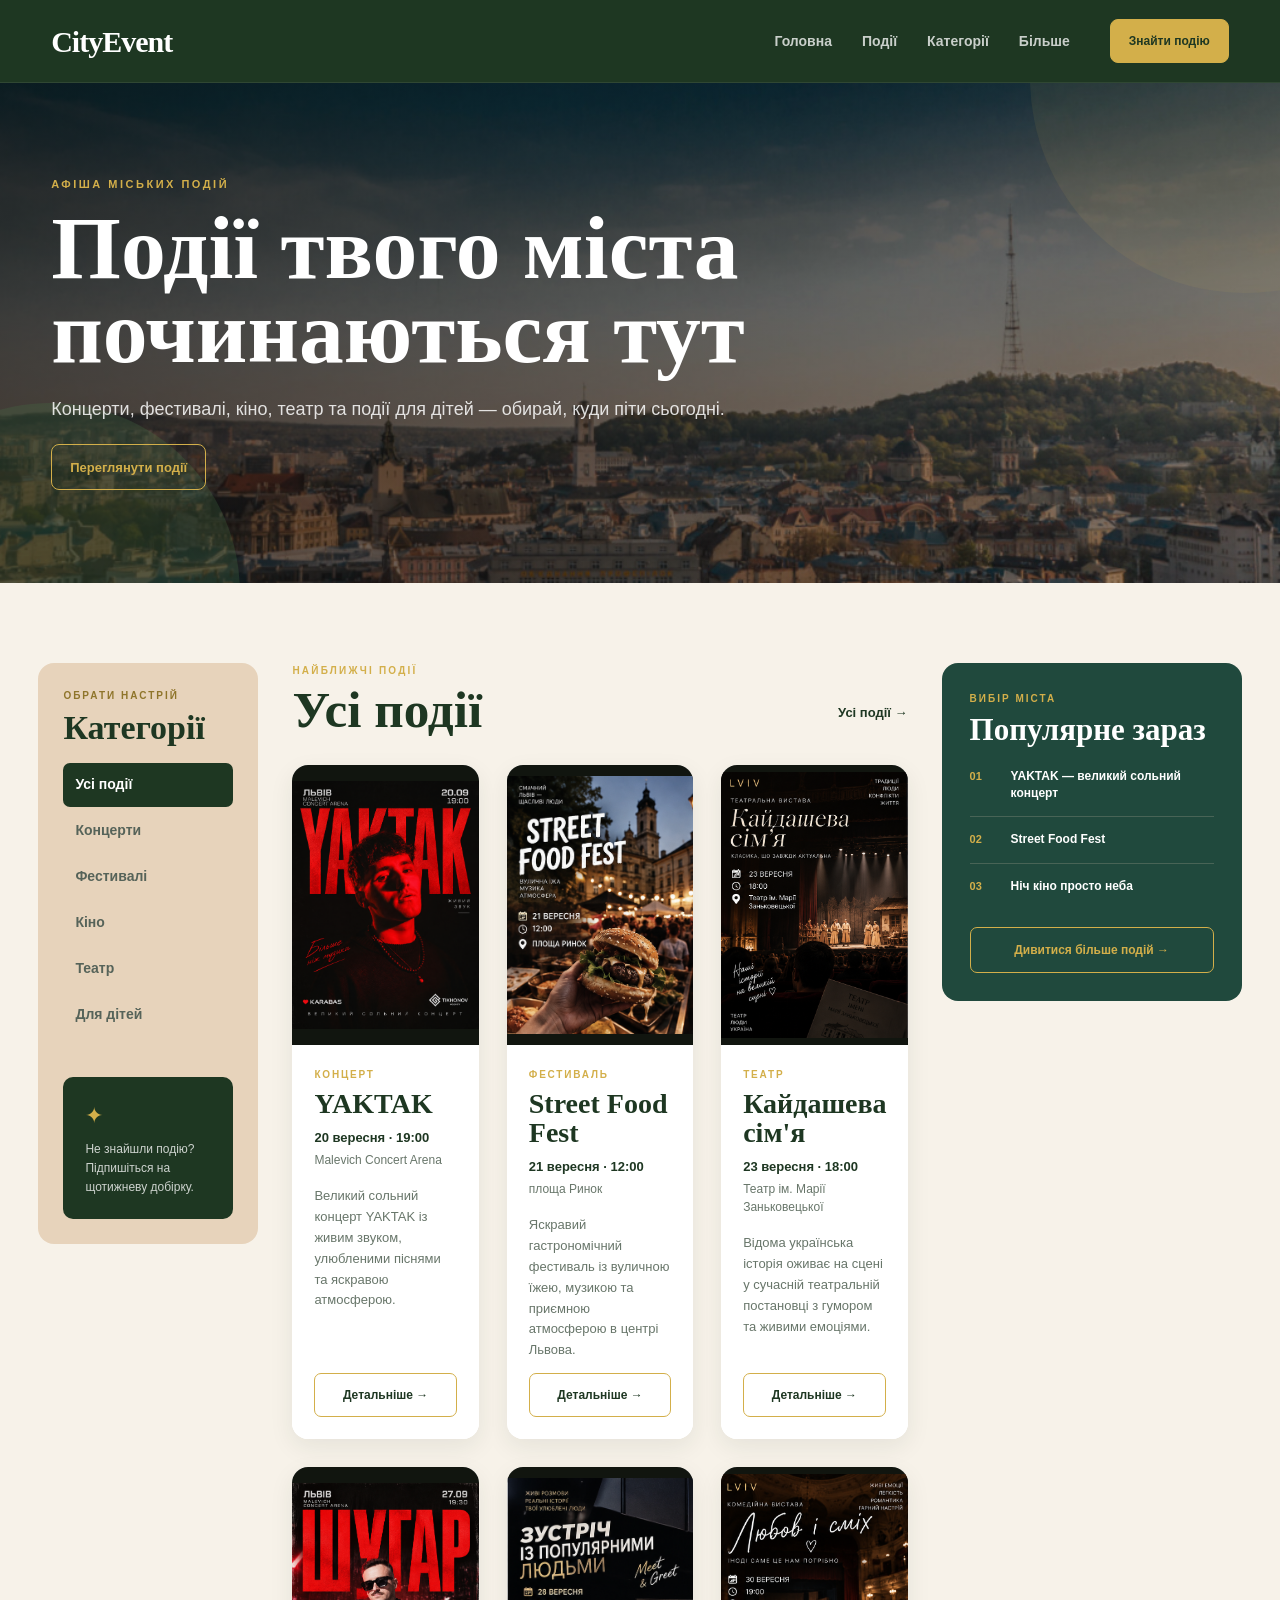
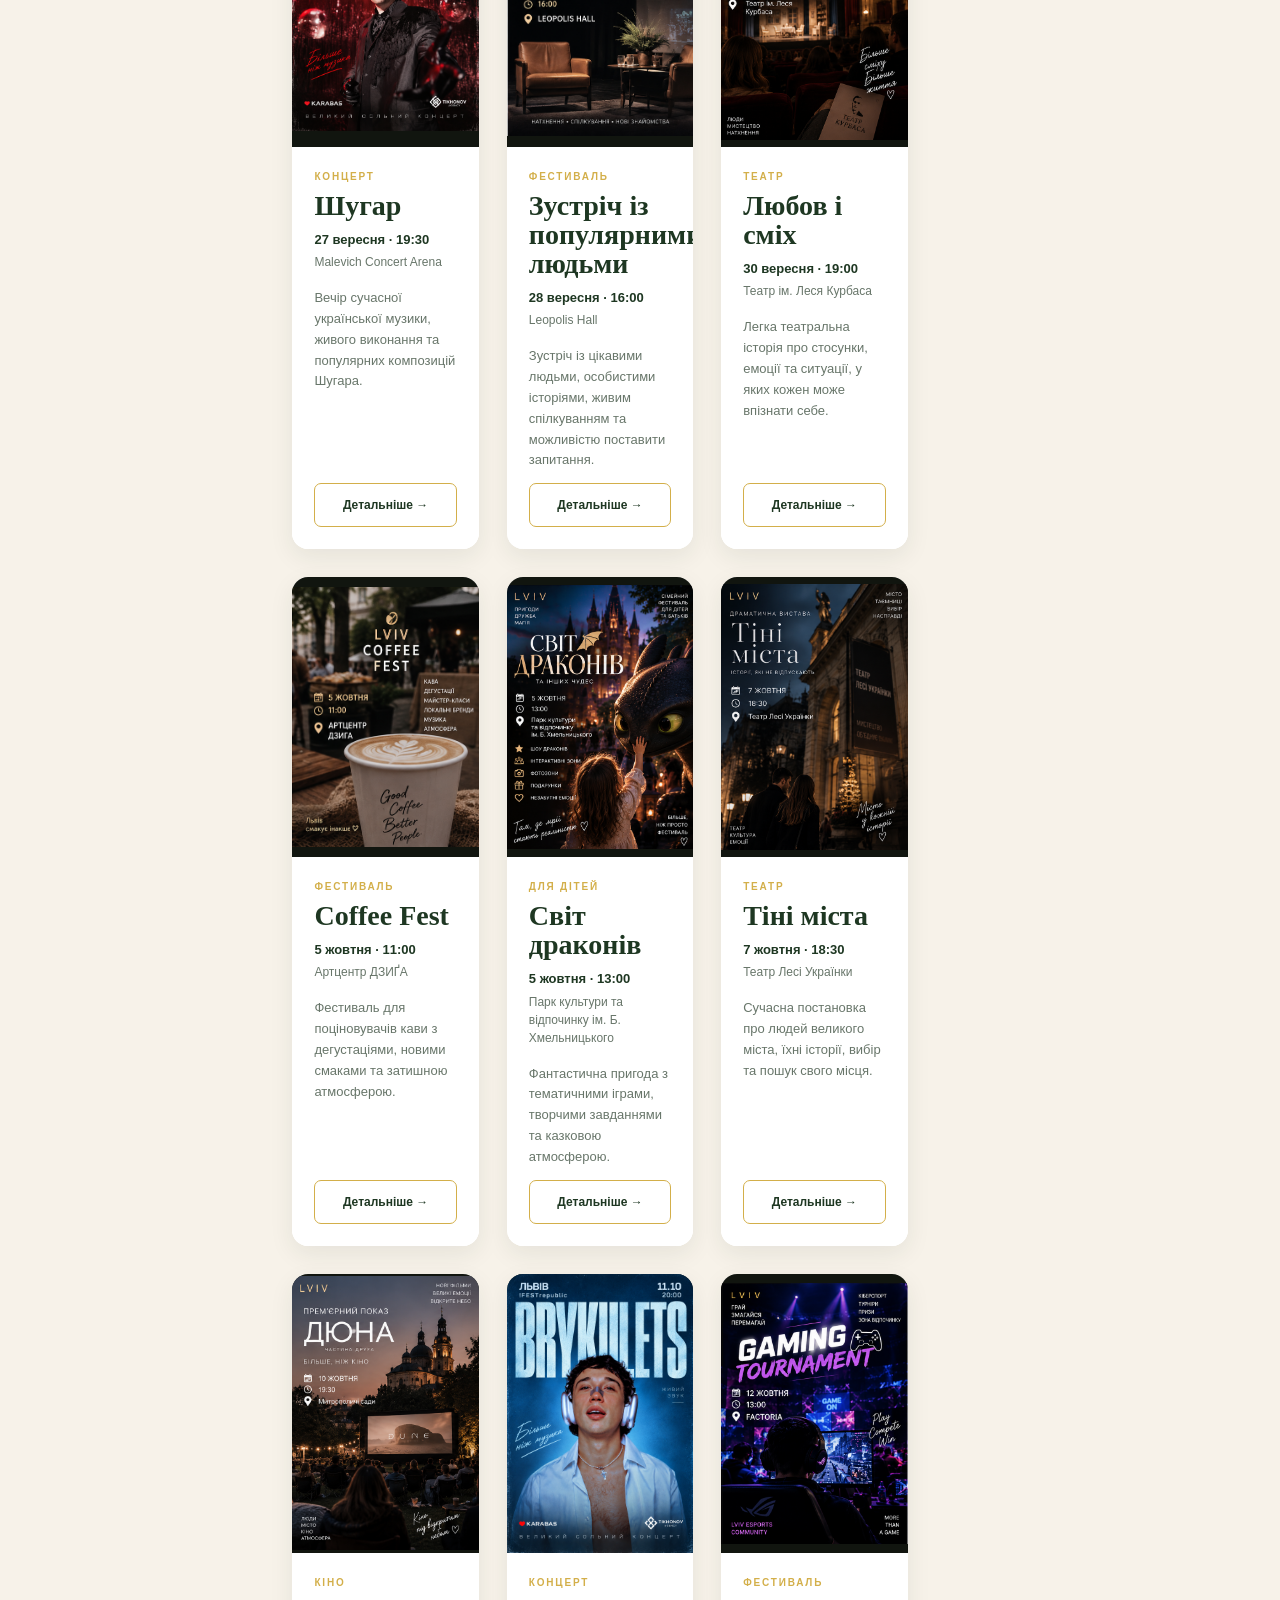
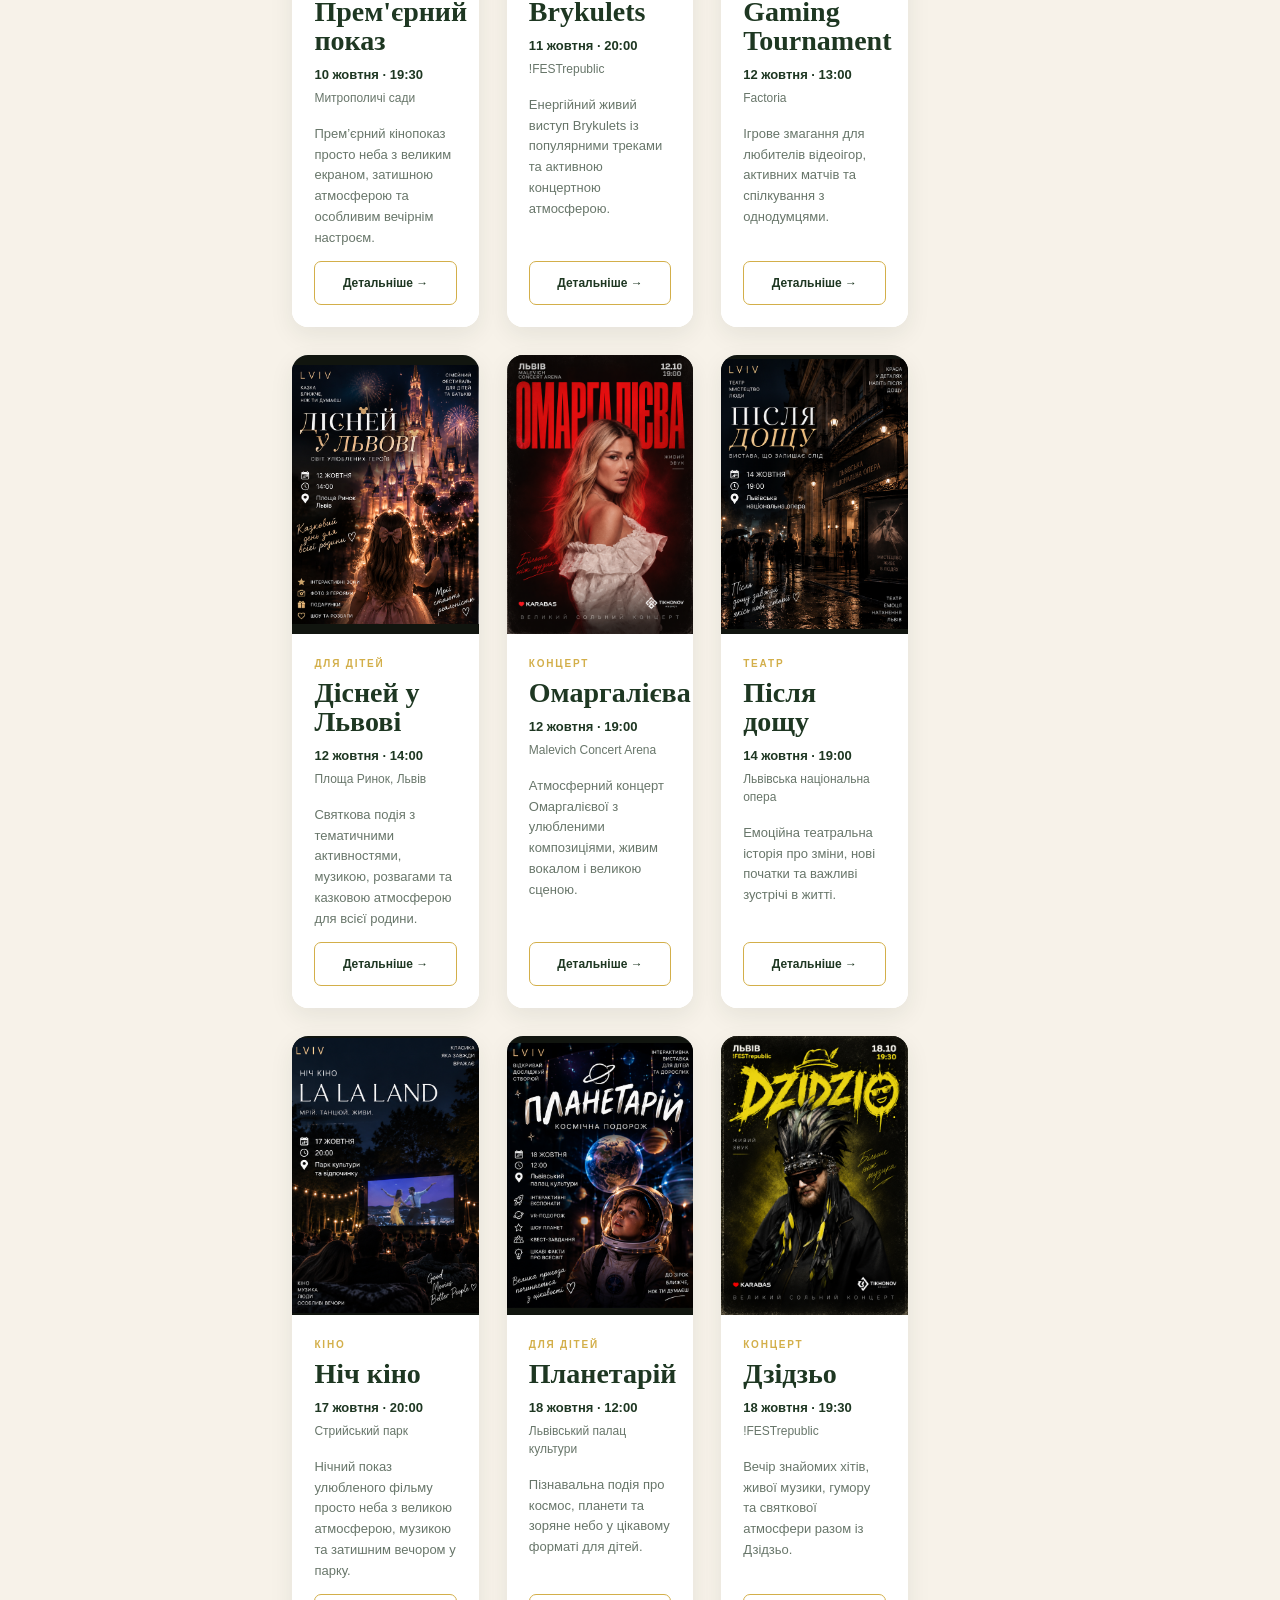
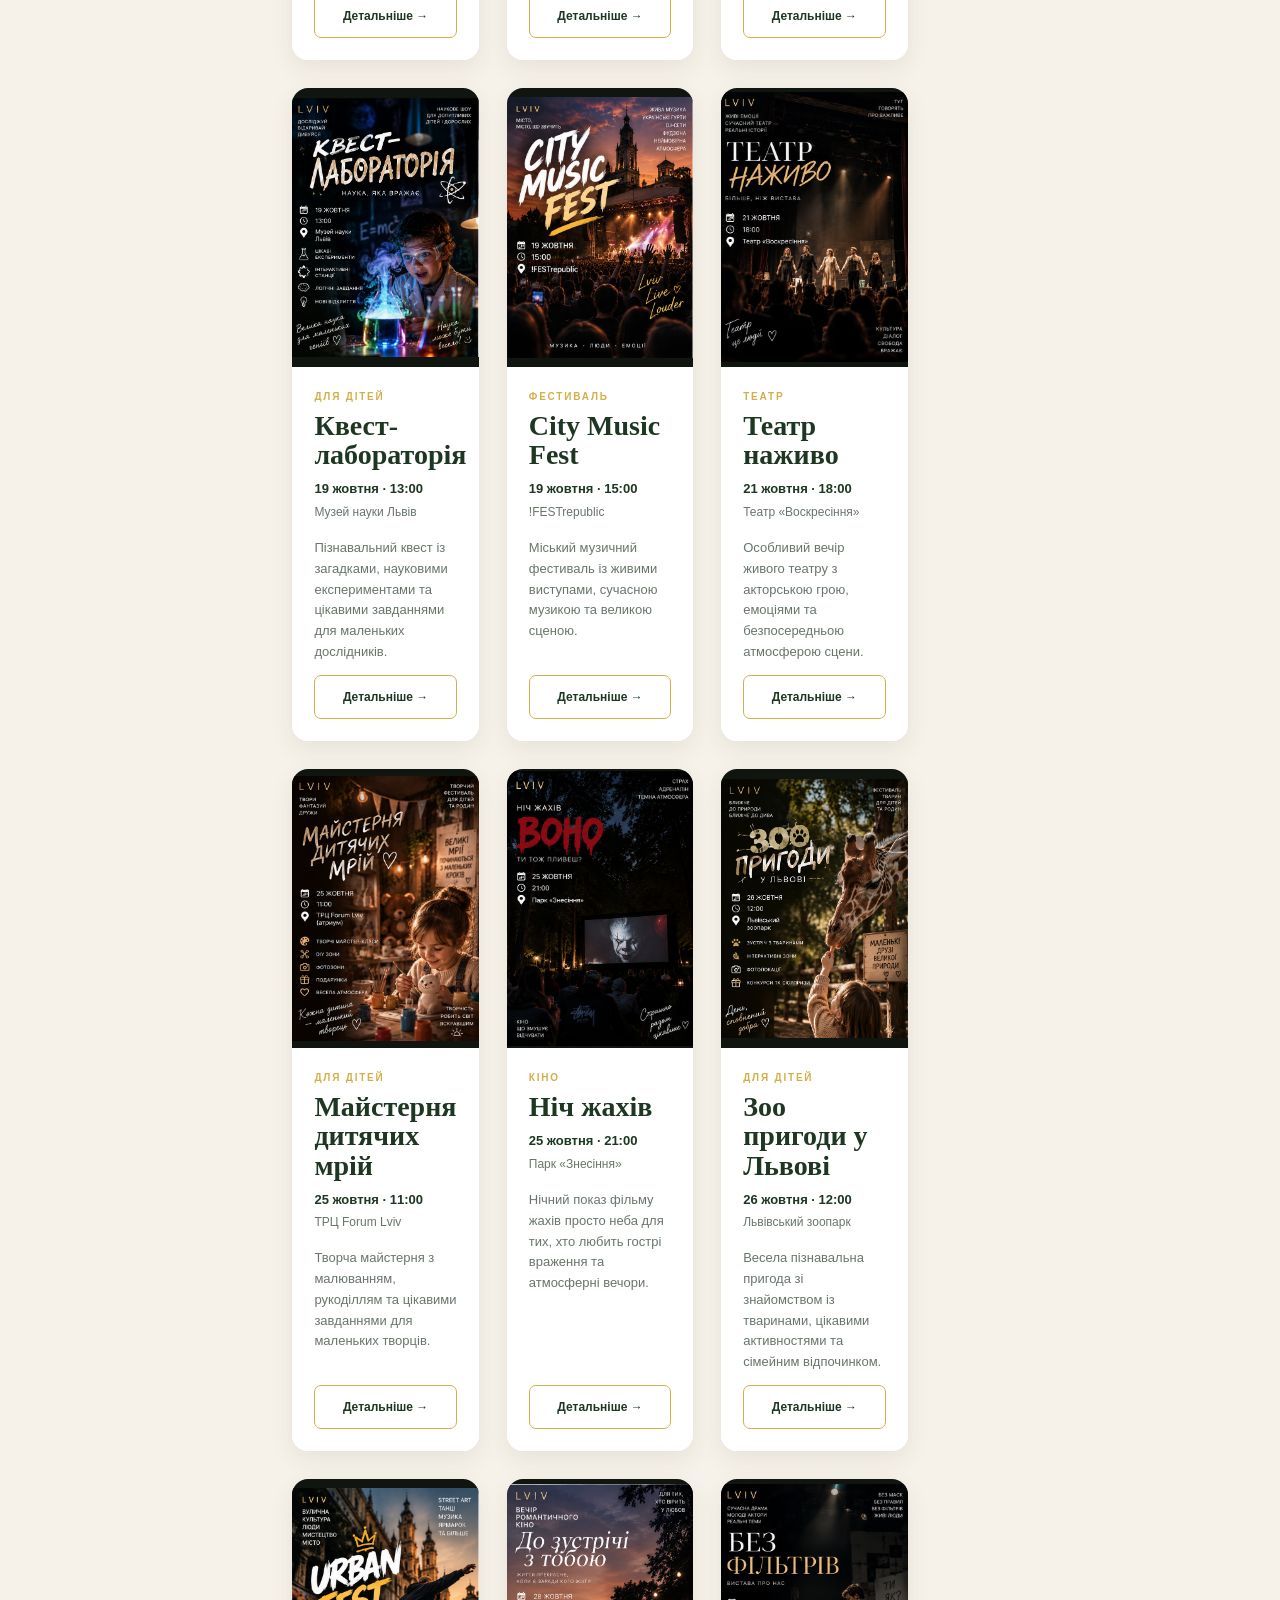
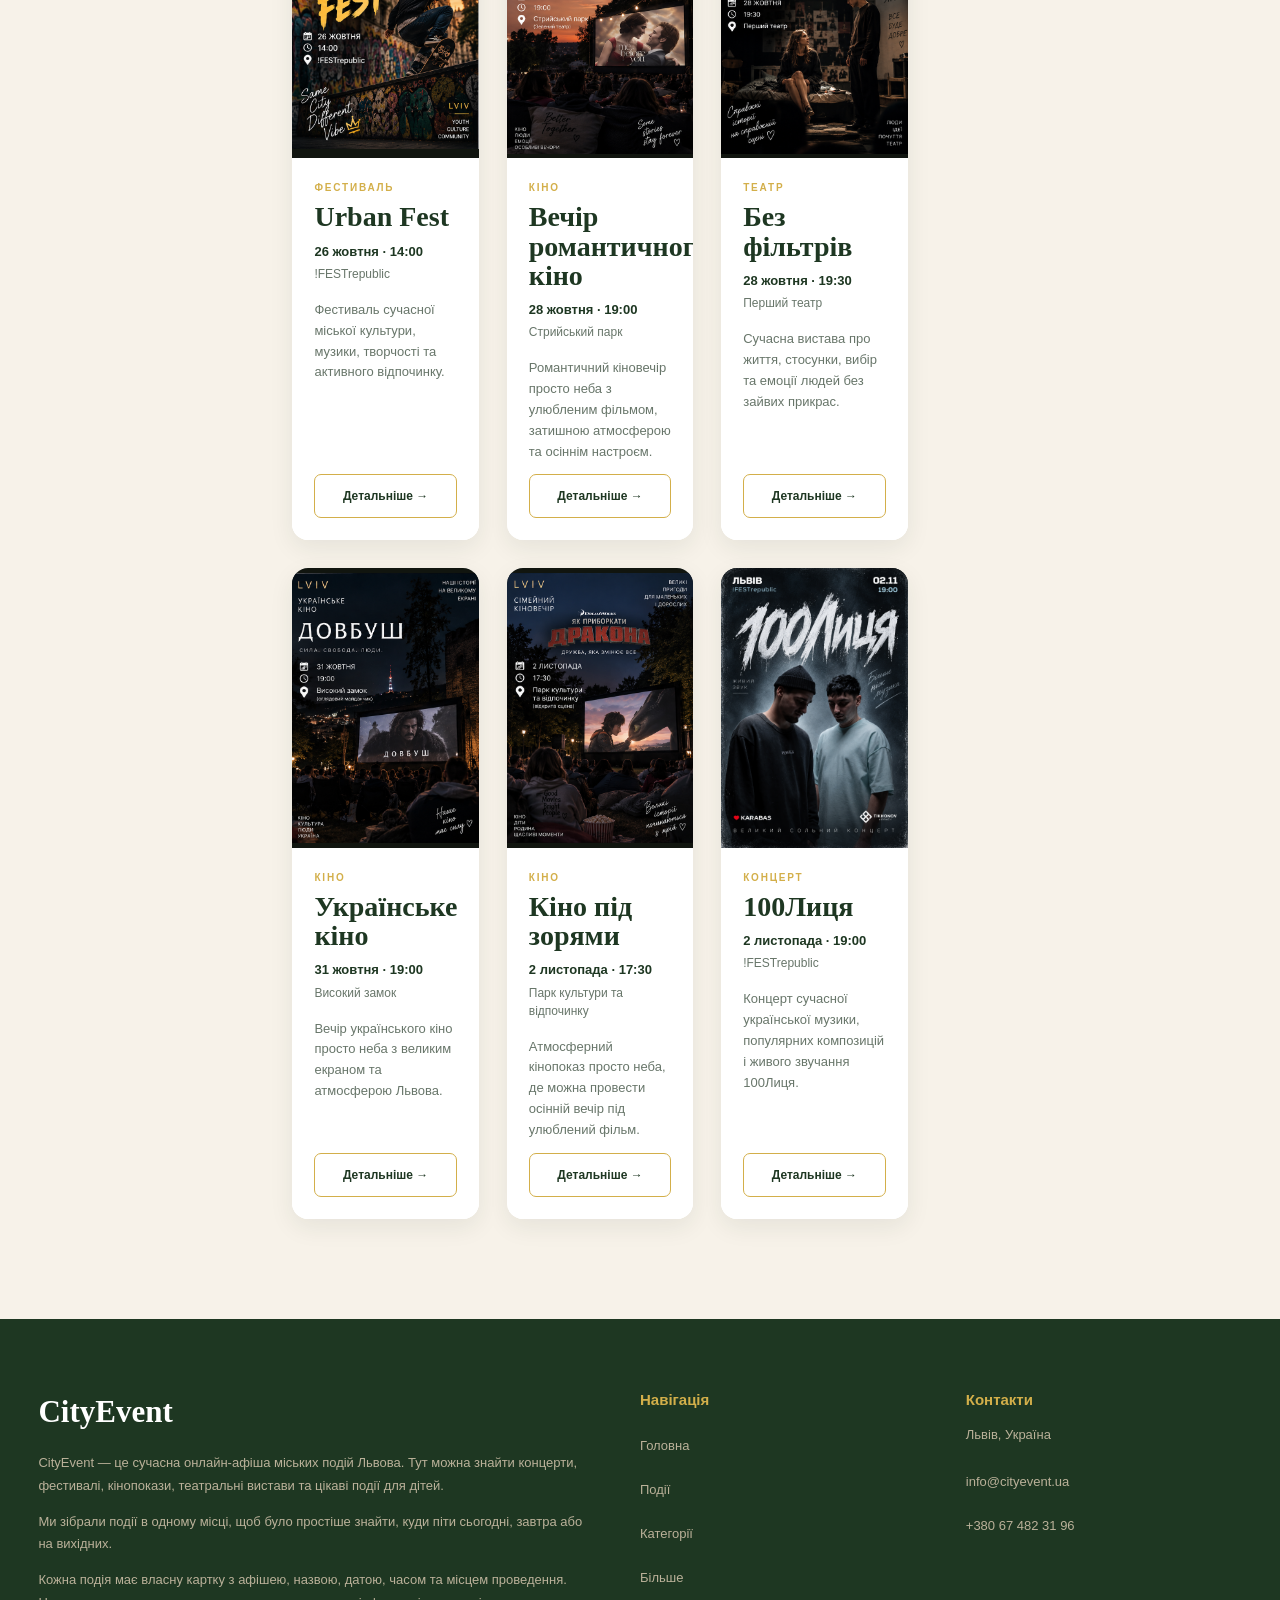
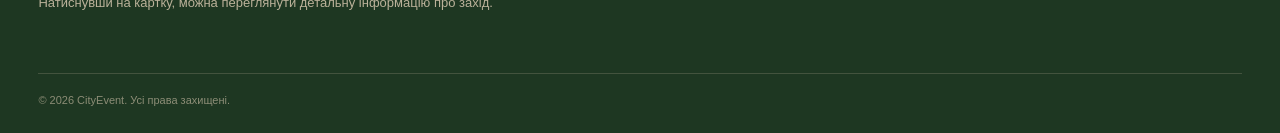
==== commit 88bebf46: "Add files via upload" ====
--- a/index.html
+++ b/index.html
@@ -188,7 +188,7 @@
 
 
                     <article class="event-card" data-event="yaktak">
-    <img src="images/yaktak.png" alt="YAKTAK">
+    <img src="images/YAKTAK.png" alt="YAKTAK">
 
     <div class="event-card__content">
         <span class="event-card__category">КОНЦЕРТ</span>
@@ -240,7 +240,7 @@
 </article>
 
 <article class="event-card" data-event="omargalieva">
-    <img src="images/omargalieva.png" alt="Омаргалієва">
+    <img src="images/Omargalieva.png" alt="Омаргалієва">
 
     <div class="event-card__content">
         <span class="event-card__category">КОНЦЕРТ</span>
